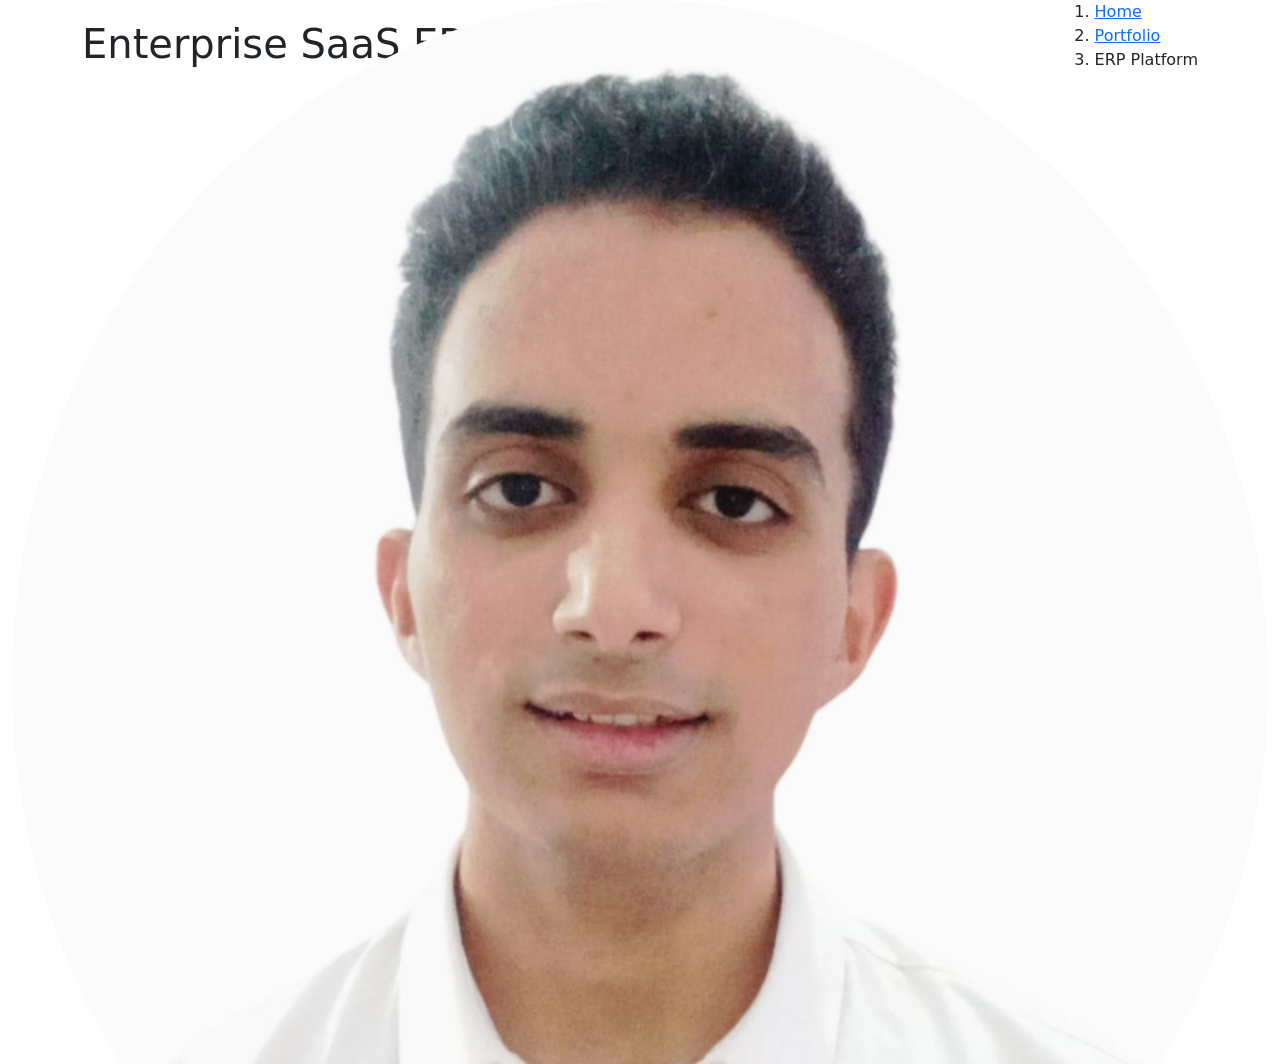
==== erp-platform-details.html @ 1c36fa63 "feat(portfolio): add ERPPlatform and SmartRestaurantPOS projects with case studies and personal bran" ====
<!DOCTYPE html>
<html lang="en">

<head>
  <meta charset="utf-8">
  <meta content="width=device-width, initial-scale=1.0" name="viewport">
  <title>Enterprise SaaS ERP Platform - Ahmed Hamdi Portfolio</title>
  <meta name="description" content="Enterprise SaaS ERP Platform built with ABP Framework, .NET 9, Angular 20, and OpenIddict by Ahmed Hamdi.">
  <meta name="keywords" content="ERP, ABP Framework, .NET 9, Angular 20, OpenIddict, SaaS, Full Stack Developer, Ahmed Hamdi">

  <!-- Favicons -->
  <link href="assets/img/profile/profile-square-1.webp" rel="icon" type="image/webp">
  <link href="assets/img/profile/profile-square-1.webp" rel="apple-touch-icon">

  <!-- Fonts -->
  <link href="https://fonts.googleapis.com" rel="preconnect">
  <link href="https://fonts.gstatic.com" rel="preconnect" crossorigin>
  <link href="https://fonts.googleapis.com/css2?family=Roboto:ital,wght@0,100;0,300;0,400;0,500;0,700;0,900;1,100;1,300;1,400;1,500;1,700;1,900&family=Open+Sans:ital,wght@0,300;0,400;0,500;0,600;0,700;0,800;1,300;1,400;1,500;1,600;1,700;1,800&family=Quicksand:wght@300;400;500;600;700&display=swap" rel="stylesheet">

  <!-- Vendor CSS Files -->
  <link href="assets/vendor/bootstrap/css/bootstrap.min.css" rel="stylesheet">
  <link href="assets/vendor/bootstrap-icons/bootstrap-icons.css" rel="stylesheet">
  <link href="assets/vendor/aos/aos.css" rel="stylesheet">
  <link href="assets/vendor/glightbox/css/glightbox.min.css" rel="stylesheet">
  <link href="assets/vendor/swiper/swiper-bundle.min.css" rel="stylesheet">

  <!-- Main CSS File -->
  <link href="assets/css/main.css" rel="stylesheet">
</head>

<body class="portfolio-details-page">

  <header id="header" class="header d-flex align-items-center fixed-top">
    <div class="container-fluid position-relative d-flex align-items-center justify-content-between">

      <a href="index.html" class="logo d-flex align-items-center"></a>

      <nav id="navmenu" class="navmenu">
        <div class="profile-img">
          <img src="assets/img/profile/profile-square-1.webp" alt="Ahmed Hamdi" class="img-fluid rounded-circle">
        </div>

        <a href="index.html" class="logo d-flex align-items-center justify-content-center">
          <h1 class="sitename">Ahmed Hamdi</h1>
        </a>

        <div class="social-links text-center">
          <a href="https://www.linkedin.com/in/ahmed-hamdi-saeed/" class="linkedin"><i class="bi bi-linkedin"></i></a>
        </div>

        <ul>
          <li><a href="index.html#hero">Home</a></li>
          <li><a href="index.html#about">About</a></li>
          <li><a href="index.html#resume">Resume</a></li>
          <li><a href="index.html#portfolio" class="active">Portfolio</a></li>
        </ul>
        <i class="mobile-nav-toggle d-xl-none bi bi-list"></i>
      </nav>

    </div>
  </header>

  <main class="main">

    <!-- Page Title -->
    <div class="page-title light-background">
      <div class="container d-lg-flex justify-content-between align-items-center">
        <h1 class="mb-2 mb-lg-0">Enterprise SaaS ERP Platform</h1>
        <nav class="breadcrumbs">
          <ol>
            <li><a href="index.html">Home</a></li>
            <li><a href="index.html#portfolio">Portfolio</a></li>
            <li class="current">ERP Platform</li>
          </ol>
        </nav>
      </div>
    </div><!-- End Page Title -->

    <!-- Portfolio Details Section -->
    <section id="portfolio-details" class="portfolio-details section">

      <div class="container" data-aos="fade-up" data-aos-delay="100">

        <div class="row gy-4">
          <div class="col-lg-6" data-aos="fade-right">
            <div class="portfolio-details-media">
              <div class="main-image">
                <div class="portfolio-details-slider swiper init-swiper" data-aos="zoom-in">
                  <script type="application/json" class="swiper-config">
                    {
                      "loop": true,
                      "speed": 1000,
                      "autoplay": {
                        "delay": 6000
                      },
                      "effect": "creative",
                      "creativeEffect": {
                        "prev": {
                          "shadow": true,
                          "translate": [0, 0, -400]
                        },
                        "next": {
                          "translate": ["100%", 0, 0]
                        }
                      },
                      "slidesPerView": 1,
                      "navigation": {
                        "nextEl": ".swiper-button-next",
                        "prevEl": ".swiper-button-prev"
                      }
                    }
                  </script>
                  <div class="swiper-wrapper">
                    <div class="swiper-slide">
                      <img src="assets/img/portfolio/erp-dashboard.png" alt="Executive Management &amp; HR Dashboard" class="img-fluid">
                    </div>
                    <div class="swiper-slide">
                      <img src="assets/img/portfolio/erp-crm.png" alt="CRM &amp; Sales Pipeline Management" class="img-fluid">
                    </div>
                    <div class="swiper-slide">
                      <img src="assets/img/portfolio/erp-finance.png" alt="General Ledger &amp; Financial Accounting" class="img-fluid">
                    </div>
                  </div>
                  <div class="swiper-button-prev"></div>
                  <div class="swiper-button-next"></div>
                </div>
              </div>

              <div class="tech-stack-badges mt-4" data-aos="fade-up" data-aos-delay="300">
                <span>ABP Framework</span>
                <span>.NET 9</span>
                <span>ASP.NET Core</span>
                <span>Angular 20</span>
                <span>OpenIddict</span>
                <span>SQL Server 2022</span>
                <span>Entity Framework Core</span>
                <span>Dapper</span>
                <span>Docker</span>
                <span>Vercel</span>
              </div>
            </div>
          </div>

          <div class="col-lg-6" data-aos="fade-left">
            <div class="portfolio-details-content">
              <div class="project-meta">
                <div class="badge-wrapper">
                  <span class="project-badge">Full-Stack SaaS Platform</span>
                </div>
                <div class="date-client">
                  <div class="meta-item">
                    <i class="bi bi-person-check"></i>
                    <span>Ahmed Hamdi</span>
                  </div>
                  <div class="meta-item">
                    <i class="bi bi-shield-lock"></i>
                    <span>OAuth2 / OpenIddict</span>
                  </div>
                </div>
              </div>

              <h2 class="project-title">Enterprise SaaS ERP Platform</h2>

              <div class="project-website mb-3">
                <i class="bi bi-link-45deg"></i>
                <a href="https://erpplatform-gamma.vercel.app" target="_blank" rel="noopener noreferrer">Live Demo: erpplatform-gamma.vercel.app</a>
              </div>

              <div class="project-overview">
                <p class="lead">
                  A modern, multi-tenant enterprise resource planning (ERP) system architected with ABP Framework and .NET 9 backend paired with a cutting-edge Angular 20 frontend SPA.
                </p>

                <div class="accordion project-accordion" id="portfolio-details-projectAccordion">
                  <div class="accordion-item" data-aos="fade-up">
                    <h2 class="accordion-header">
                      <button class="accordion-button" type="button" data-bs-toggle="collapse" data-bs-target="#portfolio-details-collapse-1" aria-expanded="true">
                        <i class="bi bi-layers me-2"></i> Architecture &amp; Multi-Tenancy
                      </button>
                    </h2>
                    <div id="portfolio-details-collapse-1" class="accordion-collapse collapse show" data-bs-parent="#portfolio-details-projectAccordion">
                      <div class="accordion-body">
                        <p>Engineered following Domain-Driven Design (DDD) principles with distinct domain, application, and infrastructure layers across core business modules (HR, Inventory, CRM, and AI). Supports multi-tenant isolation, automatic tenant resolver filters, and centralized database migration seeding.</p>
                      </div>
                    </div>
                  </div>

                  <div class="accordion-item" data-aos="fade-up" data-aos-delay="100">
                    <h2 class="accordion-header">
                      <button class="accordion-button collapsed" type="button" data-bs-toggle="collapse" data-bs-target="#portfolio-details-collapse-2" aria-expanded="false">
                        <i class="bi bi-shield-check me-2"></i> Authentication &amp; Security
                      </button>
                    </h2>
                    <div id="portfolio-details-collapse-2" class="accordion-collapse collapse" data-bs-parent="#portfolio-details-projectAccordion">
                      <div class="accordion-body">
                        <p>Powered by OpenIddict with support for JWT bearer tokens and standard OAuth2 / OpenID Connect protocols. Features granular permission trees, role-based authorization (RBAC), and flexible multi-format logins (Email, Username, or Mobile Phone number).</p>
                      </div>
                    </div>
                  </div>

                  <div class="accordion-item" data-aos="fade-up" data-aos-delay="200">
                    <h2 class="accordion-header">
                      <button class="accordion-button collapsed" type="button" data-bs-toggle="collapse" data-bs-target="#portfolio-details-collapse-3" aria-expanded="false">
                        <i class="bi bi-boxes me-2"></i> DevOps &amp; Production Deployment
                      </button>
                    </h2>
                    <div id="portfolio-details-collapse-3" class="accordion-collapse collapse" data-bs-parent="#portfolio-details-projectAccordion">
                      <div class="accordion-body">
                        <p>Complete containerized orchestration via Docker and Docker Compose (SQL Server 2022, ASP.NET Core API Host, and Angular SPA with Nginx reverse proxy). Automated CI/CD pipeline deployments with the frontend hosted on Vercel and backend on high-performance ASP.NET hosting with live Swagger UI.</p>
                      </div>
                    </div>
                  </div>
                </div>
              </div>

              <div class="project-features" data-aos="fade-up" data-aos-delay="300">
                <h3><i class="bi bi-stars"></i> Key Highlights</h3>
                <div class="row g-3">
                  <div class="col-md-6">
                    <ul class="feature-list">
                      <li><i class="bi bi-check2-circle"></i> Angular 20 Enterprise SPA</li>
                      <li><i class="bi bi-check2-circle"></i> ABP Framework &amp; .NET 9</li>
                      <li><i class="bi bi-check2-circle"></i> OpenIddict Token Server</li>
                    </ul>
                  </div>
                  <div class="col-md-6">
                    <ul class="feature-list">
                      <li><i class="bi bi-check2-circle"></i> Multi-Tenant Architecture</li>
                      <li><i class="bi bi-check2-circle"></i> Live Swagger API Docs</li>
                      <li><i class="bi bi-check2-circle"></i> Docker Containerization</li>
                    </ul>
                  </div>
                </div>
              </div>

              <div class="cta-buttons" data-aos="fade-up" data-aos-delay="400">
                <a href="https://erpplatform-gamma.vercel.app" target="_blank" rel="noopener noreferrer" class="btn-view-project">
                  <i class="bi bi-box-arrow-up-right me-1"></i> View Live Demo
                </a>
                <a href="https://github.com/AhmedHamdiSaeed/ERPPlatform" target="_blank" rel="noopener noreferrer" class="btn-view-project" style="background: #24292e;">
                  <i class="bi bi-github me-1"></i> GitHub Repo
                </a>
                <a href="smart-restaurant-pos-details.html" class="btn-next-project">
                  Next Project <i class="bi bi-arrow-right"></i>
                </a>
              </div>
            </div>
          </div>
        </div>

      </div>

    </section><!-- /Portfolio Details Section -->

  </main>

  <footer id="footer" class="footer dark-background">
    <div class="container">
      <div class="copyright text-center">
        <p>© <span>Copyright</span> <strong class="px-1 sitename">Ahmed Hamdi</strong> <span>All Rights Reserved</span></p>
      </div>
      <div class="social-links d-flex justify-content-center">
        <a href="https://www.linkedin.com/in/ahmed-hamdi-saeed/" target="_blank" rel="noopener noreferrer"><i class="bi bi-linkedin"></i></a>
        <a href="https://github.com/AhmedHamdiSaeed" target="_blank" rel="noopener noreferrer"><i class="bi bi-github"></i></a>
      </div>
    </div>
  </footer>

  <!-- Scroll Top -->
  <a href="#" id="scroll-top" class="scroll-top d-flex align-items-center justify-content-center"><i class="bi bi-arrow-up-short"></i></a>

  <!-- Vendor JS Files -->
  <script src="assets/vendor/bootstrap/js/bootstrap.bundle.min.js"></script>
  <script src="assets/vendor/php-email-form/validate.js"></script>
  <script src="assets/vendor/aos/aos.js"></script>
  <script src="assets/vendor/purecounter/purecounter_vanilla.js"></script>
  <script src="assets/vendor/typed.js/typed.umd.js"></script>
  <script src="assets/vendor/waypoints/noframework.waypoints.js"></script>
  <script src="assets/vendor/glightbox/js/glightbox.min.js"></script>
  <script src="assets/vendor/imagesloaded/imagesloaded.pkgd.min.js"></script>
  <script src="assets/vendor/isotope-layout/isotope.pkgd.min.js"></script>
  <script src="assets/vendor/swiper/swiper-bundle.min.js"></script>

  <!-- Main JS File -->
  <script src="assets/js/main.js"></script>

</body>

</html>
---- assets/css/main.css ----
/**
* Template Name: Style
* Template URL: https://bootstrapmade.com/style-bootstrap-portfolio-template/
* Updated: Jul 02 2025 with Bootstrap v5.3.7
* Author: BootstrapMade.com
* License: https://bootstrapmade.com/license/
*/

@charset "UTF-8";

/*--------------------------------------------------------------
# Font & Color Variables
# Help: https://bootstrapmade.com/color-system/
--------------------------------------------------------------*/
/* Fonts */
:root {
  --default-font: "Roboto",  system-ui, -apple-system, "Segoe UI", Roboto, "Helvetica Neue", Arial, "Noto Sans", "Liberation Sans", sans-serif, "Apple Color Emoji", "Segoe UI Emoji", "Segoe UI Symbol", "Noto Color Emoji";
  --heading-font: "Quicksand",  sans-serif;
  --nav-font: "Open Sans",  sans-serif;
}

/* Global Colors - The following color variables are used throughout the website. Updating them here will change the color scheme of the entire website */
:root { 
  --background-color: #ffffff; /* Background color for the entire website, including individual sections */
  --default-color: #314862; /* Default color used for the majority of the text content across the entire website */
  --heading-color: #13447f; /* Color for headings, subheadings and title throughout the website */
  --accent-color: #065cc2; /* Accent color that represents your brand on the website. It's used for buttons, links, and other elements that need to stand out */
  --surface-color: #ffffff; /* The surface color is used as a background of boxed elements within sections, such as cards, icon boxes, or other elements that require a visual separation from the global background. */
  --contrast-color: #ffffff; /* Contrast color for text, ensuring readability against backgrounds of accent, heading, or default colors. */
}

/* Nav Menu Colors - The following color variables are used specifically for the navigation menu. They are separate from the global colors to allow for more customization options */
:root {
  --nav-color: #314862;  /* The default color of the main navmenu links */
  --nav-hover-color: #065cc2; /* Applied to main navmenu links when they are hovered over or active */
  --nav-mobile-background-color: #11427d; /* Used as the background color for mobile navigation menu */
  --nav-dropdown-background-color: #065cc2; /* Used as the background color for dropdown items that appear when hovering over primary navigation items */
  --nav-dropdown-color: #acc4e0; /* Used for navigation links of the dropdown items in the navigation menu. */
  --nav-dropdown-hover-color: #ffffff; /* Similar to --nav-hover-color, this color is applied to dropdown navigation links when they are hovered over. */
}

/* Color Presets - These classes override global colors when applied to any section or element, providing reuse of the sam color scheme. */

.light-background {
  --background-color: #f7faff;
  --surface-color: #ffffff;
}

.dark-background {
  --background-color: #065cc2;
  --default-color: #ffffff;
  --heading-color: #ffffff;
  --accent-color: #afcdf1;
  --surface-color: #2973cc;
  --contrast-color: #ffffff;
}

/* Smooth scroll */
:root {
  scroll-behavior: smooth;
}

/*--------------------------------------------------------------
# General Styling & Shared Classes
--------------------------------------------------------------*/
body {
  color: var(--default-color);
  background-color: var(--background-color);
  font-family: var(--default-font);
}

a {
  color: var(--accent-color);
  text-decoration: none;
  transition: 0.3s;
}

a:hover {
  color: color-mix(in srgb, var(--accent-color), transparent 25%);
  text-decoration: none;
}

h1,
h2,
h3,
h4,
h5,
h6 {
  color: var(--heading-color);
  font-family: var(--heading-font);
}

/* PHP Email Form Messages
------------------------------*/
.php-email-form .error-message {
  display: none;
  background: #df1529;
  color: #ffffff;
  text-align: left;
  padding: 15px;
  margin-bottom: 24px;
  font-weight: 600;
}

.php-email-form .sent-message {
  display: none;
  color: #ffffff;
  background: #059652;
  text-align: center;
  padding: 15px;
  margin-bottom: 24px;
  font-weight: 600;
}

.php-email-form .loading {
  display: none;
  background: var(--surface-color);
  text-align: center;
  padding: 15px;
  margin-bottom: 24px;
}

.php-email-form .loading:before {
  content: "";
  display: inline-block;
  border-radius: 50%;
  width: 24px;
  height: 24px;
  margin: 0 10px -6px 0;
  border: 3px solid var(--accent-color);
  border-top-color: var(--surface-color);
  animation: php-email-form-loading 1s linear infinite;
}

@keyframes php-email-form-loading {
  0% {
    transform: rotate(0deg);
  }

  100% {
    transform: rotate(360deg);
  }
}

/*--------------------------------------------------------------
# Global Header
--------------------------------------------------------------*/
.header {
  --background-color: rgba(255, 255, 255, 0);
  color: var(--default-color);
  background-color: var(--background-color);
  padding: 15px 0;
  transition: all 0.5s;
  z-index: 997;
}

.header .logo {
  line-height: 1;
}

.header .logo img {
  max-height: 32px;
  margin-right: 8px;
}

.header .logo h1 {
  font-size: 30px;
  margin: 0;
  font-weight: 700;
  color: var(--heading-color);
}

/*--------------------------------------------------------------
# Navigation Menu
--------------------------------------------------------------*/
/* Navmenu */
.mobile-nav-toggle {
  color: var(--nav-color);
  position: fixed;
  top: 20px;
  right: 20px;
  font-size: 32px;
  line-height: 0;
  cursor: pointer;
  display: block !important;
  z-index: 998;
  transition: 0.3s;
}

.mobile-nav-toggle:hover {
  color: var(--nav-hover-color);
}

.navmenu {
  position: fixed;
  top: 0;
  bottom: 0;
  right: -300px;
  z-index: 997;
  transition: 0.3s;
  width: 300px;
  overflow: hidden;
}

.navmenu .profile-img img {
  margin: 15px auto;
  display: block;
  width: 160px;
  border: 8px solid color-mix(in srgb, var(--contrast-color), transparent 85%);
}

.navmenu .logo {
  line-height: 1;
  margin-bottom: 15px;
}

.navmenu .logo img {
  max-height: 32px;
  margin-right: 8px;
}

.navmenu .logo h1 {
  font-size: 24px;
  margin: 0;
  font-weight: 700;
  color: var(--contrast-color);
}

.navmenu .social-links {
  margin: 0 0 20px 0;
}

.navmenu .social-links a {
  font-size: 16px;
  display: inline-flex;
  align-items: center;
  justify-content: center;
  padding: 0;
  background: color-mix(in srgb, var(--contrast-color), transparent 90%);
  color: var(--contrast-color);
  margin: 0 2px;
  border-radius: 50%;
  width: 40px;
  height: 40px;
  transition: 0.3s;
}

.navmenu .social-links a i {
  margin: 0;
}

.navmenu .social-links a:hover {
  color: var(--contrast-color);
  background: var(--accent-color);
}

.navmenu ul {
  display: block;
  list-style: none;
  padding: 10px 0;
  margin: 0;
  overflow-y: auto;
  transition: 0.3s;
  z-index: 998;
}

.navmenu a,
.navmenu a:focus {
  color: var(--nav-dropdown-color);
  padding: 10px 20px;
  font-family: var(--nav-font);
  font-size: 17px;
  font-weight: 500;
  display: flex;
  align-items: center;
  justify-content: space-between;
  white-space: nowrap;
  transition: 0.3s;
}

.navmenu a i,
.navmenu a:focus i {
  font-size: 12px;
  line-height: 0;
  margin-left: 5px;
  width: 30px;
  height: 30px;
  display: flex;
  align-items: center;
  justify-content: center;
  border-radius: 50%;
  transition: 0.3s;
  background-color: color-mix(in srgb, var(--accent-color), transparent 90%);
}

.navmenu a i:hover,
.navmenu a:focus i:hover {
  background-color: var(--accent-color);
  color: var(--contrast-color);
}

.navmenu a:hover,
.navmenu .active,
.navmenu .active:focus {
  color: var(--nav-dropdown-hover-color);
}

.navmenu .active i,
.navmenu .active:focus i {
  background-color: var(--accent-color);
  color: var(--contrast-color);
  transform: rotate(180deg);
}

.navmenu .dropdown ul {
  position: static;
  display: none;
  z-index: 99;
  padding: 10px 0;
  margin: 10px 20px;
  box-shadow: none;
  transition: all 0.5s ease-in-out;
}

.navmenu .dropdown>.dropdown-active {
  display: block;
  background-color: var(--nav-dropdown-background-color);
  border: 1px solid color-mix(in srgb, var(--nav-dropdown-color), transparent 90%);
}

.mobile-nav-active {
  overflow: hidden;
}

.mobile-nav-active .mobile-nav-toggle {
  right: 310px;
  font-size: 36px;
}

.mobile-nav-active .navmenu {
  position: fixed;
  overflow: hidden;
  top: 0;
  bottom: 0;
  right: 0;
  background-color: var(--nav-mobile-background-color);
  transition: 0.3s;
}

/*--------------------------------------------------------------
# Global Footer
--------------------------------------------------------------*/
.footer {
  color: var(--default-color);
  background-color: var(--background-color);
  font-size: 14px;
  padding: 40px 0;
  position: relative;
}

.footer .copyright p {
  margin-bottom: 0;
}

.footer .social-links {
  margin-top: 20px;
}

.footer .social-links a {
  display: flex;
  align-items: center;
  justify-content: center;
  width: 40px;
  height: 40px;
  border-radius: 50%;
  border: 1px solid color-mix(in srgb, var(--default-color), transparent 50%);
  font-size: 16px;
  color: color-mix(in srgb, var(--default-color), transparent 50%);
  margin: 0 5px;
  transition: 0.3s;
}

.footer .social-links a:hover {
  color: var(--accent-color);
  border-color: var(--accent-color);
}

.footer .credits {
  margin-top: 10px;
  font-size: 13px;
  text-align: center;
}

/*--------------------------------------------------------------
# Scroll Top Button
--------------------------------------------------------------*/
.scroll-top {
  position: fixed;
  visibility: hidden;
  opacity: 0;
  right: 15px;
  bottom: -15px;
  z-index: 99999;
  background-color: var(--accent-color);
  width: 44px;
  height: 44px;
  border-radius: 50px;
  transition: all 0.4s;
}

.scroll-top i {
  font-size: 24px;
  color: var(--contrast-color);
  line-height: 0;
}

.scroll-top:hover {
  background-color: color-mix(in srgb, var(--accent-color), transparent 20%);
  color: var(--contrast-color);
}

.scroll-top.active {
  visibility: visible;
  opacity: 1;
  bottom: 15px;
}

/*--------------------------------------------------------------
# Disable aos animation delay on mobile devices
--------------------------------------------------------------*/
@media screen and (max-width: 768px) {
  [data-aos-delay] {
    transition-delay: 0 !important;
  }
}

/*--------------------------------------------------------------
# Global Page Titles & Breadcrumbs
--------------------------------------------------------------*/
.page-title {
  color: var(--default-color);
  background-color: var(--background-color);
  padding: 25px 0;
  position: relative;
}

.page-title h1 {
  font-size: 24px;
  font-weight: 700;
}

.page-title .breadcrumbs ol {
  display: flex;
  flex-wrap: wrap;
  list-style: none;
  padding: 0;
  margin: 0;
  font-size: 14px;
  font-weight: 400;
}

.page-title .breadcrumbs ol li+li {
  padding-left: 10px;
}

.page-title .breadcrumbs ol li+li::before {
  content: "/";
  display: inline-block;
  padding-right: 10px;
  color: color-mix(in srgb, var(--default-color), transparent 70%);
}

/*--------------------------------------------------------------
# Global Sections
--------------------------------------------------------------*/
section,
.section {
  color: var(--default-color);
  background-color: var(--background-color);
  padding: 60px 0;
  overflow: clip;
}

/*--------------------------------------------------------------
# Global Section Titles
--------------------------------------------------------------*/
.section-title {
  padding-bottom: 60px;
  position: relative;
}

.section-title h2 {
  font-size: 36px;
  font-weight: 700;
  padding: 0;
  line-height: 1px;
  margin: 0;
  letter-spacing: 0.5px;
  position: relative;
}

.section-title h2::after {
  content: "";
  width: 120px;
  height: 1px;
  display: inline-block;
  background: var(--accent-color);
  margin: 10px 10px;
}

.section-title p {
  color: color-mix(in srgb, var(--default-color), transparent 50%);
  margin: 5px 0 0 0;
  font-size: 16px;
  font-weight: 500;
  font-family: var(--heading-font);
}

/*--------------------------------------------------------------
# Hero Section
--------------------------------------------------------------*/
.hero {
  padding: 120px 0;
  position: relative;
  overflow: hidden;
  min-height: 100vh;
  display: flex;
  align-items: center;
}

.hero::before {
  content: "";
  position: absolute;
  top: 0;
  left: 0;
  right: 0;
  bottom: 0;
  background: url("../img/bg/abstract-bg-1.webp") no-repeat center center;
  background-size: cover;
  opacity: 0.08;
  z-index: 1;
}

.hero .container {
  position: relative;
  z-index: 2;
}

@media (max-width: 991px) {
  .hero .hero-content {
    padding: 60px 30px;
    text-align: center;
  }
}

@media (max-width: 576px) {
  .hero .hero-content {
    padding: 40px 20px;
  }
}

.hero .content-wrapper {
  max-width: 600px;
}

.hero .hero-title {
  font-size: 3.5rem;
  font-weight: 700;
  margin-bottom: 1.5rem;
  line-height: 1.2;
}

@media (max-width: 768px) {
  .hero .hero-title {
    font-size: 2.8rem;
  }
}

@media (max-width: 576px) {
  .hero .hero-title {
    font-size: 2.2rem;
  }
}

.hero .hero-title .typed {
  color: var(--accent-color);
  position: relative;
}

.hero .lead {
  font-size: 1.2rem;
  color: color-mix(in srgb, var(--default-color), transparent 20%);
  margin-bottom: 3rem;
  line-height: 1.6;
}

@media (max-width: 768px) {
  .hero .lead {
    font-size: 1.1rem;
    margin-bottom: 2rem;
  }
}

.hero .hero-stats {
  display: flex;
  gap: 2rem;
  margin-bottom: 3rem;
}

@media (max-width: 768px) {
  .hero .hero-stats {
    justify-content: center;
    gap: 1.5rem;
    margin-bottom: 2rem;
  }
}

@media (max-width: 576px) {
  .hero .hero-stats {
    flex-direction: column;
    gap: 1rem;
  }
}

.hero .hero-stats .stat-item {
  display: flex;
  flex-direction: column;
  align-items: center;
}

.hero .hero-stats .stat-item .purecounter {
  font-size: 2rem;
  font-weight: 700;
  color: var(--accent-color);
  line-height: 1;
}

.hero .hero-stats .stat-item .stat-label {
  font-size: 0.9rem;
  color: color-mix(in srgb, var(--default-color), transparent 40%);
  margin-top: 0.25rem;
}

.hero .hero-actions {
  display: flex;
  gap: 1rem;
  margin-bottom: 3rem;
}

@media (max-width: 768px) {
  .hero .hero-actions {
    justify-content: center;
    margin-bottom: 2rem;
  }
}

@media (max-width: 576px) {
  .hero .hero-actions {
    flex-direction: column;
    align-items: center;
  }
}

.hero .hero-actions .btn {
  padding: 12px 30px;
  font-weight: 600;
  border-radius: 50px;
  text-decoration: none;
  transition: all 0.3s ease;
}

.hero .hero-actions .btn.btn-primary {
  background-color: var(--accent-color);
  color: var(--contrast-color);
  border: 2px solid var(--accent-color);
}

.hero .hero-actions .btn.btn-primary:hover {
  background-color: transparent;
  color: var(--accent-color);
}

.hero .hero-actions .btn.btn-outline {
  background-color: transparent;
  color: var(--default-color);
  border: 2px solid color-mix(in srgb, var(--default-color), transparent 70%);
}

.hero .hero-actions .btn.btn-outline:hover {
  background-color: var(--accent-color);
  color: var(--contrast-color);
  border-color: var(--accent-color);
}

.hero .social-links {
  display: flex;
  gap: 1rem;
}

@media (max-width: 768px) {
  .hero .social-links {
    justify-content: center;
  }
}

.hero .social-links a {
  width: 45px;
  height: 45px;
  display: flex;
  align-items: center;
  justify-content: center;
  border-radius: 50%;
  background-color: var(--surface-color);
  color: var(--default-color);
  text-decoration: none;
  transition: all 0.3s ease;
  box-shadow: 0 2px 10px color-mix(in srgb, var(--default-color), transparent 90%);
}

.hero .social-links a:hover {
  background-color: var(--accent-color);
  color: var(--contrast-color);
  transform: translateY(-3px);
}

.hero .social-links a i {
  font-size: 1.2rem;
}

.hero .hero-image {
  position: relative;
  display: flex;
  align-items: center;
  justify-content: center;
  padding: 60px 30px;
}

@media (max-width: 991px) {
  .hero .hero-image {
    min-height: auto;
    padding: 40px 30px;
  }
}

.hero .image-container {
  position: relative;
  max-width: 500px;
  width: 100%;
}

.hero .hero-main-image {
  border-radius: 20px;
  box-shadow: 0 20px 60px color-mix(in srgb, var(--default-color), transparent 85%);
  position: relative;
  z-index: 2;
}

.hero .image-overlay {
  position: absolute;
  top: 20px;
  left: 20px;
  right: -20px;
  bottom: -20px;
  background: linear-gradient(45deg, var(--accent-color), color-mix(in srgb, var(--accent-color), transparent 30%));
  border-radius: 20px;
  z-index: 1;
}

.hero .floating-elements {
  position: absolute;
  top: 0;
  left: 0;
  right: 0;
  bottom: 0;
  z-index: 3;
}

.hero .floating-card {
  position: absolute;
  background-color: var(--surface-color);
  padding: 15px 20px;
  border-radius: 15px;
  box-shadow: 0 10px 30px color-mix(in srgb, var(--default-color), transparent 90%);
  display: flex;
  align-items: center;
  gap: 10px;
  white-space: nowrap;
  animation: float 6s ease-in-out infinite;
}

@media (max-width: 768px) {
  .hero .floating-card {
    padding: 10px 15px;
    font-size: 0.9rem;
  }
}

.hero .floating-card i {
  font-size: 1.5rem;
  color: var(--accent-color);
}

@media (max-width: 768px) {
  .hero .floating-card i {
    font-size: 1.2rem;
  }
}

.hero .floating-card span {
  font-weight: 600;
  color: var(--default-color);
}

.hero .floating-card.card-1 {
  top: 10%;
  left: -10%;
  animation-delay: 0s;
}

@media (max-width: 768px) {
  .hero .floating-card.card-1 {
    top: 5%;
    left: -5%;
  }
}

.hero .floating-card.card-2 {
  top: 60%;
  right: -15%;
  animation-delay: 2s;
}

@media (max-width: 768px) {
  .hero .floating-card.card-2 {
    top: 70%;
    right: -10%;
  }
}

.hero .floating-card.card-3 {
  bottom: 15%;
  left: -5%;
  animation-delay: 4s;
}

@media (max-width: 768px) {
  .hero .floating-card.card-3 {
    bottom: 10%;
    left: 0%;
  }
}

@keyframes float {

  0%,
  100% {
    transform: translateY(0px);
  }

  50% {
    transform: translateY(-20px);
  }
}

/*--------------------------------------------------------------
# About Section
--------------------------------------------------------------*/
.about .profile-image-wrapper {
  position: relative;
}

.about .profile-image-wrapper .profile-image {
  position: relative;
  width: 280px;
  height: 280px;
  margin: 0 auto 40px;
  border-radius: 50%;
  overflow: hidden;
  border: 5px solid var(--accent-color);
  box-shadow: 0 10px 30px color-mix(in srgb, var(--accent-color), transparent 80%);
}

.about .profile-image-wrapper .profile-image img {
  width: 100%;
  height: 100%;
  object-fit: cover;
}

@media (max-width: 768px) {
  .about .profile-image-wrapper .profile-image {
    width: 200px;
    height: 200px;
  }
}

.about .profile-image-wrapper .signature-section {
  text-align: center;
}

.about .profile-image-wrapper .signature-section .signature {
  max-width: 200px;
  height: auto;
  margin-bottom: 15px;
  opacity: 0.8;
}

.about .profile-image-wrapper .signature-section .quote {
  font-style: italic;
  color: color-mix(in srgb, var(--default-color), transparent 30%);
  font-size: 14px;
  margin: 0;
  max-width: 250px;
  margin: 0 auto;
}

.about .about-content .intro {
  margin-bottom: 40px;
}

.about .about-content .intro h2 {
  font-size: 2.5rem;
  margin-bottom: 20px;
  font-weight: 700;
}

@media (max-width: 768px) {
  .about .about-content .intro h2 {
    font-size: 2rem;
    text-align: center;
  }
}

.about .about-content .intro p {
  font-size: 16px;
  line-height: 1.7;
  color: color-mix(in srgb, var(--default-color), transparent 20%);
}

@media (max-width: 768px) {
  .about .about-content .intro p {
    text-align: center;
  }
}

.about .about-content .skills-grid {
  display: grid;
  grid-template-columns: repeat(auto-fit, minmax(200px, 1fr));
  gap: 20px;
  margin-bottom: 40px;
}

.about .about-content .skills-grid .skill-item {
  text-align: center;
  padding: 20px;
  border-radius: 10px;
  background: color-mix(in srgb, var(--accent-color), transparent 94%);
  border: 1px solid color-mix(in srgb, var(--accent-color), transparent 85%);
  transition: all 0.3s ease;
}

.about .about-content .skills-grid .skill-item:hover {
  transform: translateY(-5px);
  box-shadow: 0 10px 25px color-mix(in srgb, var(--accent-color), transparent 85%);
}

.about .about-content .skills-grid .skill-item .skill-icon {
  width: 60px;
  height: 60px;
  margin: 0 auto 15px;
  display: flex;
  align-items: center;
  justify-content: center;
  background: var(--accent-color);
  border-radius: 50%;
  color: var(--contrast-color);
  font-size: 24px;
}

.about .about-content .skills-grid .skill-item h4 {
  font-size: 18px;
  margin-bottom: 10px;
  color: var(--heading-color);
}

.about .about-content .skills-grid .skill-item p {
  font-size: 14px;
  color: color-mix(in srgb, var(--default-color), transparent 30%);
  margin: 0;
}

.about .about-content .journey-timeline {
  margin-bottom: 40px;
}

.about .about-content .journey-timeline .timeline-item {
  display: flex;
  align-items: center;
  margin-bottom: 20px;
  padding: 15px;
  border-left: 3px solid var(--accent-color);
  background: color-mix(in srgb, var(--surface-color), transparent 30%);
  border-radius: 0 8px 8px 0;
  transition: all 0.3s ease;
}

.about .about-content .journey-timeline .timeline-item:hover {
  background: color-mix(in srgb, var(--accent-color), transparent 95%);
  border-left-color: color-mix(in srgb, var(--accent-color), transparent 10%);
}

.about .about-content .journey-timeline .timeline-item:last-child {
  margin-bottom: 0;
}

.about .about-content .journey-timeline .timeline-item .year {
  font-weight: 700;
  color: var(--accent-color);
  font-size: 18px;
  min-width: 80px;
  margin-right: 20px;
}

.about .about-content .journey-timeline .timeline-item .description {
  color: color-mix(in srgb, var(--default-color), transparent 20%);
  font-size: 15px;
  line-height: 1.5;
}

@media (max-width: 576px) {
  .about .about-content .journey-timeline .timeline-item {
    flex-direction: column;
    align-items: flex-start;
  }

  .about .about-content .journey-timeline .timeline-item .year {
    margin-right: 0;
    margin-bottom: 8px;
  }
}

.about .about-content .cta-section .fun-fact {
  display: flex;
  align-items: center;
  justify-content: center;
  margin-bottom: 30px;
  padding: 15px 25px;
  background: color-mix(in srgb, var(--accent-color), transparent 94%);
  border-radius: 50px;
  border: 1px solid color-mix(in srgb, var(--accent-color), transparent 85%);
}

.about .about-content .cta-section .fun-fact .emoji {
  font-size: 20px;
  margin-right: 10px;
}

.about .about-content .cta-section .fun-fact .text {
  color: color-mix(in srgb, var(--default-color), transparent 20%);
  font-size: 14px;
  font-weight: 500;
}

@media (max-width: 768px) {
  .about .about-content .cta-section .fun-fact {
    justify-content: center;
    text-align: center;
  }
}

.about .about-content .cta-section .action-buttons {
  display: flex;
  gap: 15px;
  justify-content: center;
}

@media (max-width: 576px) {
  .about .about-content .cta-section .action-buttons {
    flex-direction: column;
    align-items: center;
  }
}

.about .about-content .cta-section .action-buttons .btn {
  padding: 12px 30px;
  font-weight: 600;
  border-radius: 50px;
  text-decoration: none;
  transition: all 0.3s ease;
  font-size: 15px;
}

.about .about-content .cta-section .action-buttons .btn.btn-primary {
  background: var(--accent-color);
  color: var(--contrast-color);
  border: 2px solid var(--accent-color);
}

.about .about-content .cta-section .action-buttons .btn.btn-primary:hover {
  background: color-mix(in srgb, var(--accent-color), black 10%);
  border-color: color-mix(in srgb, var(--accent-color), black 10%);
  transform: translateY(-2px);
}

.about .about-content .cta-section .action-buttons .btn.btn-outline {
  background: transparent;
  color: var(--accent-color);
  border: 2px solid var(--accent-color);
}

.about .about-content .cta-section .action-buttons .btn.btn-outline:hover {
  background: var(--accent-color);
  color: var(--contrast-color);
  transform: translateY(-2px);
}

@media (max-width: 992px) {
  .about .profile-image-wrapper {
    margin-bottom: 40px;
  }
}

/*--------------------------------------------------------------
# Skills Section
--------------------------------------------------------------*/
.skills .skills-grid .skill-card {
  background: linear-gradient(135deg, var(--surface-color) 0%, color-mix(in srgb, var(--surface-color), var(--accent-color) 5%) 100%);
  border-radius: 15px;
  padding: 30px;
  height: 100%;
  position: relative;
  overflow: hidden;
  border: 1px solid color-mix(in srgb, var(--accent-color), transparent 85%);
  transition: all 0.3s ease;
}

.skills .skills-grid .skill-card:before {
  content: "";
  position: absolute;
  top: 0;
  left: 0;
  width: 100%;
  height: 3px;
  background: linear-gradient(90deg, var(--accent-color), color-mix(in srgb, var(--accent-color), var(--heading-color) 30%));
}

.skills .skills-grid .skill-card:hover {
  transform: translateY(-10px);
  box-shadow: 0 20px 40px color-mix(in srgb, var(--accent-color), transparent 80%);
  border-color: color-mix(in srgb, var(--accent-color), transparent 60%);
}

.skills .skills-grid .skill-card .skill-header {
  display: flex;
  align-items: center;
  margin-bottom: 25px;
  gap: 15px;
}

.skills .skills-grid .skill-card .skill-header i {
  font-size: 28px;
  color: var(--accent-color);
  width: 50px;
  height: 50px;
  display: flex;
  align-items: center;
  justify-content: center;
  background: color-mix(in srgb, var(--accent-color), transparent 90%);
  border-radius: 12px;
}

.skills .skills-grid .skill-card .skill-header h3 {
  font-size: 20px;
  margin: 0;
  color: var(--heading-color);
}

.skills .skills-grid .skill-card .skill-item {
  margin-bottom: 20px;
}

.skills .skills-grid .skill-card .skill-item:last-child {
  margin-bottom: 0;
}

.skills .skills-grid .skill-card .skill-item .skill-info {
  display: flex;
  justify-content: space-between;
  align-items: center;
  margin-bottom: 8px;
}

.skills .skills-grid .skill-card .skill-item .skill-info .skill-name {
  font-weight: 600;
  color: var(--heading-color);
  font-size: 15px;
}

.skills .skills-grid .skill-card .skill-item .skill-info .skill-percentage {
  font-size: 14px;
  font-weight: 700;
  color: var(--accent-color);
}

.skills .skills-grid .skill-card .skill-item .skill-bar {
  height: 6px;
  background: color-mix(in srgb, var(--default-color), transparent 92%);
  border-radius: 10px;
  overflow: hidden;
  position: relative;
}

.skills .skills-grid .skill-card .skill-item .skill-bar .progress-bar {
  height: 100%;
  background: linear-gradient(45deg, var(--accent-color), color-mix(in srgb, var(--accent-color), var(--heading-color) 20%));
  border-radius: 10px;
  width: 0;
  transition: width 1.8s cubic-bezier(0.4, 0, 0.2, 1);
  position: relative;
}

.skills .skills-grid .skill-card .skill-item .skill-bar .progress-bar:after {
  content: "";
  position: absolute;
  top: 0;
  left: 0;
  right: 0;
  bottom: 0;
  background: linear-gradient(90deg, transparent, rgba(255, 255, 255, 0.3), transparent);
  animation: shimmer 2s infinite;
}

.skills .skills-summary {
  background: var(--surface-color);
  padding: 40px 30px;
  border-radius: 15px;
  height: fit-content;
  position: sticky;
  top: 20px;
  box-shadow: 0 10px 30px color-mix(in srgb, var(--default-color), transparent 90%);
}

.skills .skills-summary h3 {
  color: var(--heading-color);
  margin-bottom: 20px;
  font-size: 24px;
}

.skills .skills-summary p {
  color: color-mix(in srgb, var(--default-color), transparent 20%);
  margin-bottom: 30px;
  line-height: 1.6;
}

.skills .skills-summary .summary-stats {
  margin-bottom: 30px;
}

.skills .skills-summary .summary-stats .stat-item {
  display: flex;
  align-items: center;
  margin-bottom: 20px;
  gap: 15px;
}

.skills .skills-summary .summary-stats .stat-item:last-child {
  margin-bottom: 0;
}

.skills .skills-summary .summary-stats .stat-item .stat-circle {
  width: 50px;
  height: 50px;
  border-radius: 50%;
  background: linear-gradient(135deg, var(--accent-color), color-mix(in srgb, var(--accent-color), var(--heading-color) 30%));
  display: flex;
  align-items: center;
  justify-content: center;
  flex-shrink: 0;
}

.skills .skills-summary .summary-stats .stat-item .stat-circle i {
  color: var(--contrast-color);
  font-size: 20px;
}

.skills .skills-summary .summary-stats .stat-item .stat-info .stat-number {
  display: block;
  font-size: 24px;
  font-weight: 700;
  color: var(--heading-color);
  line-height: 1;
}

.skills .skills-summary .summary-stats .stat-item .stat-info .stat-label {
  font-size: 14px;
  color: color-mix(in srgb, var(--default-color), transparent 30%);
}

.skills .skills-summary .skills-badges h4 {
  color: var(--heading-color);
  margin-bottom: 15px;
  font-size: 18px;
}

.skills .skills-summary .skills-badges .badge-list {
  display: flex;
  flex-wrap: wrap;
  gap: 10px;
}

.skills .skills-summary .skills-badges .badge-list .skill-badge {
  background: linear-gradient(45deg, var(--accent-color), color-mix(in srgb, var(--accent-color), var(--heading-color) 20%));
  color: var(--contrast-color);
  padding: 8px 16px;
  border-radius: 20px;
  font-size: 12px;
  font-weight: 600;
  text-transform: uppercase;
  letter-spacing: 0.5px;
}

@keyframes shimmer {
  0% {
    transform: translateX(-100%);
  }

  100% {
    transform: translateX(100%);
  }
}

@media (max-width: 991px) {
  .skills .skills-summary {
    margin-top: 30px;
    position: relative;
    top: auto;
  }
}

@media (max-width: 767px) {
  .skills .skills-grid .skill-card {
    padding: 25px 20px;
  }

  .skills .skills-grid .skill-card .skill-header {
    flex-direction: column;
    text-align: center;
    gap: 10px;
  }

  .skills .skills-grid .skill-card .skill-header h3 {
    font-size: 18px;
  }

  .skills .skills-summary {
    padding: 30px 20px;
  }

  .skills .skills-summary .summary-stats .stat-item .stat-circle {
    width: 45px;
    height: 45px;
  }

  .skills .skills-summary .summary-stats .stat-item .stat-circle i {
    font-size: 18px;
  }

  .skills .skills-summary .summary-stats .stat-item .stat-info .stat-number {
    font-size: 20px;
  }
}

/*--------------------------------------------------------------
# Resume Section
--------------------------------------------------------------*/
.resume .section-header {
  margin-bottom: 2.5rem;
}

.resume .section-header h2 {
  font-size: 1.8rem;
  font-weight: 700;
  margin-bottom: 1rem;
  display: flex;
  align-items: center;
  gap: 0.75rem;
}

.resume .section-header h2 i {
  color: var(--accent-color);
  font-size: 1.5rem;
}

.resume .section-header .section-subtitle {
  color: color-mix(in srgb, var(--default-color), transparent 30%);
  font-size: 1rem;
  line-height: 1.6;
}

.resume .experience-section {
  padding-right: 1.5rem;
}

.resume .experience-section .experience-cards .experience-card {
  background: var(--surface-color);
  border: 1px solid color-mix(in srgb, var(--default-color), transparent 90%);
  border-radius: 12px;
  padding: 1.8rem;
  margin-bottom: 1.5rem;
  transition: all 0.3s ease;
  position: relative;
  overflow: hidden;
}

.resume .experience-section .experience-cards .experience-card::before {
  content: "";
  position: absolute;
  top: 0;
  left: 0;
  width: 4px;
  height: 100%;
  background: linear-gradient(135deg, var(--accent-color), color-mix(in srgb, var(--accent-color), transparent 30%));
}

.resume .experience-section .experience-cards .experience-card:hover {
  box-shadow: 0 8px 30px color-mix(in srgb, var(--default-color), transparent 85%);
  transform: translateY(-5px);
}

.resume .experience-section .experience-cards .experience-card .card-header {
  display: flex;
  justify-content: space-between;
  align-items: flex-start;
  margin-bottom: 1rem;
}

.resume .experience-section .experience-cards .experience-card .card-header .role-info h3 {
  color: var(--heading-color);
  font-size: 1.25rem;
  font-weight: 600;
  margin-bottom: 0.25rem;
}

.resume .experience-section .experience-cards .experience-card .card-header .role-info h4 {
  color: var(--accent-color);
  font-size: 1rem;
  font-weight: 500;
  margin: 0;
}

.resume .experience-section .experience-cards .experience-card .card-header .duration {
  background: color-mix(in srgb, var(--accent-color), transparent 90%);
  color: var(--accent-color);
  padding: 0.4rem 0.8rem;
  border-radius: 20px;
  font-size: 0.85rem;
  font-weight: 500;
  white-space: nowrap;
}

.resume .experience-section .experience-cards .experience-card .card-body p {
  color: color-mix(in srgb, var(--default-color), transparent 25%);
  margin-bottom: 1rem;
  line-height: 1.6;
}

.resume .experience-section .experience-cards .experience-card .card-body .achievements {
  margin: 0;
  padding-left: 0;
  list-style: none;
}

.resume .experience-section .experience-cards .experience-card .card-body .achievements li {
  position: relative;
  padding-left: 1.5rem;
  margin-bottom: 0.5rem;
  color: color-mix(in srgb, var(--default-color), transparent 15%);
  font-size: 0.9rem;
}

.resume .experience-section .experience-cards .experience-card .card-body .achievements li::before {
  content: "✓";
  position: absolute;
  left: 0;
  top: 0;
  color: var(--accent-color);
  font-weight: bold;
}

.resume .experience-section .experience-cards .experience-card .card-body .achievements li:last-child {
  margin-bottom: 0;
}

.resume .education-section {
  padding-left: 1.5rem;
}

.resume .education-section .education-timeline {
  position: relative;
}

.resume .education-section .education-timeline .timeline-track {
  position: absolute;
  left: 1rem;
  top: 2rem;
  bottom: 2rem;
  width: 2px;
  background: linear-gradient(to bottom, var(--accent-color), color-mix(in srgb, var(--accent-color), transparent 70%));
}

.resume .education-section .education-timeline .education-item {
  position: relative;
  padding-left: 3rem;
  margin-bottom: 2.5rem;
}

.resume .education-section .education-timeline .education-item:last-child {
  margin-bottom: 0;
}

.resume .education-section .education-timeline .education-item .timeline-marker {
  position: absolute;
  left: 0.5rem;
  top: 1.5rem;
  width: 1rem;
  height: 1rem;
  background: var(--accent-color);
  border: 3px solid var(--surface-color);
  border-radius: 50%;
  box-shadow: 0 0 0 4px color-mix(in srgb, var(--accent-color), transparent 85%);
}

.resume .education-section .education-timeline .education-item .education-content {
  background: var(--surface-color);
  border: 1px solid color-mix(in srgb, var(--default-color), transparent 90%);
  border-radius: 8px;
  padding: 1.5rem;
  transition: all 0.3s ease;
}

.resume .education-section .education-timeline .education-item .education-content:hover {
  box-shadow: 0 5px 20px color-mix(in srgb, var(--default-color), transparent 90%);
}

.resume .education-section .education-timeline .education-item .education-content .degree-header {
  display: flex;
  justify-content: space-between;
  align-items: flex-start;
  margin-bottom: 0.5rem;
}

.resume .education-section .education-timeline .education-item .education-content .degree-header h3 {
  color: var(--heading-color);
  font-size: 1.1rem;
  font-weight: 600;
  margin: 0;
  line-height: 1.3;
}

.resume .education-section .education-timeline .education-item .education-content .degree-header .year {
  background: var(--accent-color);
  color: var(--contrast-color);
  padding: 0.3rem 0.7rem;
  border-radius: 15px;
  font-size: 0.8rem;
  font-weight: 500;
  white-space: nowrap;
}

.resume .education-section .education-timeline .education-item .education-content .institution {
  color: color-mix(in srgb, var(--accent-color), transparent 20%);
  font-size: 1rem;
  font-weight: 500;
  margin-bottom: 0.8rem;
}

.resume .education-section .education-timeline .education-item .education-content p {
  color: color-mix(in srgb, var(--default-color), transparent 30%);
  margin: 0;
  font-size: 0.9rem;
  line-height: 1.5;
}

@media (max-width: 992px) {

  .resume .experience-section,
  .resume .education-section {
    padding-left: 0;
    padding-right: 0;
    margin-bottom: 3rem;
  }

  .resume .section-header h2 {
    font-size: 1.6rem;
  }

  .resume .experience-cards .experience-card .card-header {
    flex-direction: column;
    gap: 0.8rem;
  }

  .resume .experience-cards .experience-card .card-header .duration {
    align-self: flex-start;
  }

  .resume .education-timeline .education-item .education-content .degree-header {
    flex-direction: column;
    gap: 0.5rem;
  }

  .resume .education-timeline .education-item .education-content .degree-header .year {
    align-self: flex-start;
  }
}

@media (max-width: 576px) {
  .resume .section-header h2 {
    font-size: 1.4rem;
  }

  .resume .section-header h2 i {
    font-size: 1.2rem;
  }

  .resume .experience-cards .experience-card {
    padding: 1.3rem;
  }

  .resume .education-timeline .timeline-track {
    left: 0.5rem;
  }

  .resume .education-timeline .education-item {
    padding-left: 2rem;
  }

  .resume .education-timeline .education-item .timeline-marker {
    left: 0;
  }
}

/*--------------------------------------------------------------
# Services Section
--------------------------------------------------------------*/
.services .service-item {
  height: 100%;
  padding: 2rem;
  background-color: var(--surface-color);
  border-radius: 12px;
  box-shadow: 0 5px 25px -5px rgba(0, 0, 0, 0.05);
  transition: all 0.3s ease-in-out;
  position: relative;
  overflow: hidden;
}

.services .service-item::before {
  content: "";
  position: absolute;
  top: 0;
  left: 0;
  width: 3px;
  height: 0;
  background-color: var(--accent-color);
  transition: height 0.3s ease-in-out;
}

.services .service-item:hover {
  transform: translateY(-5px);
  box-shadow: 0 8px 30px -5px rgba(0, 0, 0, 0.08);
}

.services .service-item:hover::before {
  height: 100%;
}

.services .service-item:hover .icon i {
  transform: scale(1.1) rotate(5deg);
  color: var(--accent-color);
}

.services .service-item:hover .link-item i {
  transform: translateX(5px);
}

.services .service-item .icon {
  margin-bottom: 1.5rem;
}

.services .service-item .icon i {
  font-size: 2.5rem;
  color: color-mix(in srgb, var(--accent-color), transparent 15%);
  transition: all 0.3s ease-in-out;
}

.services .service-item h3 {
  font-size: 1.5rem;
  margin-bottom: 1rem;
  font-weight: 600;
  color: var(--heading-color);
  font-family: var(--heading-font);
}

.services .service-item p {
  color: color-mix(in srgb, var(--default-color), transparent 25%);
  font-size: 1rem;
  line-height: 1.6;
  margin-bottom: 1.5rem;
}

.services .service-item .card-links {
  margin-top: auto;
}

.services .service-item .card-links .link-item {
  display: inline-flex;
  align-items: center;
  color: var(--accent-color);
  font-weight: 500;
  font-size: 0.95rem;
  transition: color 0.3s ease;
}

.services .service-item .card-links .link-item i {
  margin-left: 0.5rem;
  font-size: 1.1rem;
  transition: transform 0.3s ease;
}

.services .service-item .card-links .link-item:hover {
  color: color-mix(in srgb, var(--accent-color), transparent 25%);
}

@media (max-width: 991px) {
  .services .card-item {
    padding: 1.75rem;
  }

  .services .card-item h3 {
    font-size: 1.35rem;
  }

  .services .card-item .icon i {
    font-size: 2.25rem;
  }
}

@media (max-width: 767px) {
  .services .card-item {
    padding: 1.5rem;
  }

  .services .card-item h3 {
    font-size: 1.25rem;
  }

  .services .card-item .icon i {
    font-size: 2rem;
  }

  .services .card-item:hover {
    transform: translateY(-3px);
  }
}

/*--------------------------------------------------------------
# Portfolio Section
--------------------------------------------------------------*/
.portfolio .portfolio-filters {
  display: flex;
  justify-content: center;
  flex-wrap: wrap;
  gap: 15px;
  padding: 0;
  margin: 0 0 40px;
  list-style: none;
}

.portfolio .portfolio-filters li {
  font-size: 15px;
  font-weight: 500;
  padding: 12px 25px;
  cursor: pointer;
  background: var(--surface-color);
  color: var(--default-color);
  border-radius: 30px;
  display: flex;
  align-items: center;
  gap: 8px;
  transition: all 0.3s ease;
}

.portfolio .portfolio-filters li i {
  font-size: 1.1em;
  transition: transform 0.3s ease;
}

.portfolio .portfolio-filters li:hover {
  color: var(--accent-color);
  transform: translateY(-2px);
  background: color-mix(in srgb, var(--accent-color), transparent 92%);
}

.portfolio .portfolio-filters li:hover i {
  transform: scale(1.1);
}

.portfolio .portfolio-filters li.filter-active {
  background: var(--accent-color);
  color: var(--contrast-color);
}

@media (max-width: 768px) {
  .portfolio .portfolio-filters {
    gap: 10px;
  }

  .portfolio .portfolio-filters li {
    padding: 8px 20px;
    font-size: 14px;
  }
}

.portfolio .portfolio-entry {
  position: relative;
  border-radius: 16px;
  overflow: hidden;
  background: var(--surface-color);
  box-shadow: 0 4px 30px rgba(0, 0, 0, 0.05);
}

.portfolio .portfolio-entry .entry-image {
  position: relative;
  margin: 0;
  overflow: hidden;
  aspect-ratio: 16/9;
}

.portfolio .portfolio-entry .entry-image img {
  width: 100%;
  height: 100%;
  object-fit: cover;
  transition: transform 0.6s cubic-bezier(0.4, 0, 0.2, 1);
}

.portfolio .portfolio-entry .entry-image .entry-overlay {
  position: absolute;
  inset: 0;
  background: linear-gradient(180deg, transparent 0%, rgba(0, 0, 0, 0.8) 100%);
  display: flex;
  align-items: flex-end;
  padding: 30px;
  opacity: 0;
  transform: translateY(20px);
  transition: all 0.4s cubic-bezier(0.4, 0, 0.2, 1);
}

.portfolio .portfolio-entry .entry-image .entry-overlay .overlay-content {
  width: 100%;
  transform: translateY(20px);
  transition: transform 0.4s cubic-bezier(0.4, 0, 0.2, 1);
}

.portfolio .portfolio-entry .entry-image .entry-overlay .entry-meta {
  color: var(--accent-color);
  font-size: 14px;
  font-weight: 500;
  text-transform: uppercase;
  letter-spacing: 1px;
  margin-bottom: 10px;
}

.portfolio .portfolio-entry .entry-image .entry-overlay .entry-title {
  color: var(--contrast-color);
  font-size: 24px;
  font-weight: 600;
  margin: 0 0 20px;
}

.portfolio .portfolio-entry .entry-image .entry-overlay .entry-links {
  display: flex;
  gap: 15px;
}

.portfolio .portfolio-entry .entry-image .entry-overlay .entry-links a {
  width: 46px;
  height: 46px;
  display: flex;
  align-items: center;
  justify-content: center;
  background: var(--surface-color);
  color: var(--accent-color);
  border-radius: 12px;
  font-size: 20px;
  transition: all 0.3s ease;
  opacity: 0;
  transform: translateY(20px);
}

.portfolio .portfolio-entry .entry-image .entry-overlay .entry-links a:hover {
  background: var(--accent-color);
  color: var(--contrast-color);
  transform: translateY(-2px);
}

.portfolio .portfolio-entry .entry-image .entry-overlay .entry-links a:nth-child(1) {
  transition-delay: 0.1s;
}

.portfolio .portfolio-entry .entry-image .entry-overlay .entry-links a:nth-child(2) {
  transition-delay: 0.2s;
}

.portfolio .portfolio-entry:hover .entry-image img {
  transform: scale(1.05);
}

.portfolio .portfolio-entry:hover .entry-image .entry-overlay {
  opacity: 1;
  transform: translateY(0);
}

.portfolio .portfolio-entry:hover .entry-image .entry-overlay .overlay-content {
  transform: translateY(0);
}

.portfolio .portfolio-entry:hover .entry-image .entry-overlay .entry-links a {
  opacity: 1;
  transform: translateY(0);
}

@media (max-width: 768px) {
  .portfolio .portfolio-entry .entry-image .entry-overlay {
    padding: 20px;
  }

  .portfolio .portfolio-entry .entry-image .entry-overlay .entry-title {
    font-size: 20px;
    margin-bottom: 15px;
  }

  .portfolio .portfolio-entry .entry-image .entry-overlay .entry-links a {
    width: 40px;
    height: 40px;
    font-size: 18px;
  }
}

.portfolio .portfolio-item .entry-image {
  aspect-ratio: 4/3;
}

@media (min-width: 1200px) {
  .portfolio .portfolio-item .entry-title {
    font-size: 20px;
  }
}

@media (min-width: 768px) {
  .portfolio .row {
    margin-left: -10px;
    margin-right: -10px;
  }

  .portfolio .row .portfolio-item {
    padding-left: 10px;
    padding-right: 10px;
  }
}

@media (min-width: 992px) {
  .portfolio .row {
    margin-left: -12px;
    margin-right: -12px;
  }

  .portfolio .row .portfolio-item {
    padding-left: 12px;
    padding-right: 12px;
  }
}

@media (min-width: 1200px) {
  .portfolio .row {
    margin-left: -15px;
    margin-right: -15px;
  }

  .portfolio .row .portfolio-item {
    padding-left: 15px;
    padding-right: 15px;
  }
}

@media (min-width: 1200px) {
  .portfolio .entry-overlay {
    padding: 25px;
  }
}

@media (min-width: 992px) and (max-width: 1199px) {
  .portfolio .entry-overlay {
    padding: 20px;
  }
}

@media (max-width: 991px) {
  .portfolio .entry-overlay {
    padding: 20px;
  }
}

/*--------------------------------------------------------------
# Testimonials Section
--------------------------------------------------------------*/
.testimonials {
  padding: 80px 0;
  overflow: hidden;
}

.testimonials .critic-reviews {
  margin-bottom: 60px;
}

.testimonials .critic-reviews .critic-review {
  background-color: var(--surface-color);
  padding: 30px;
  border-radius: 15px;
  position: relative;
  box-shadow: 0 10px 25px rgba(0, 0, 0, 0.05);
  height: 100%;
  transition: transform 0.3s ease;
}

.testimonials .critic-reviews .critic-review .review-quote {
  position: absolute;
  top: -20px;
  left: 20px;
  font-size: 80px;
  font-family: Georgia, serif;
  color: var(--accent-color);
  opacity: 0.2;
  line-height: 1;
}

.testimonials .critic-reviews .critic-review .stars {
  margin-bottom: 15px;
  display: flex;
}

.testimonials .critic-reviews .critic-review .stars i {
  color: #FFD700;
  margin-right: 3px;
  font-size: 18px;
}

.testimonials .critic-reviews .critic-review p {
  font-size: 15px;
  line-height: 1.6;
  margin-bottom: 20px;
  color: var(--default-color);
  font-style: italic;
}

.testimonials .critic-reviews .critic-review .critic-info .critic-name {
  font-weight: 600;
  color: var(--heading-color);
  font-size: 16px;
}

.testimonials .critic-reviews .critic-review:hover {
  transform: translateY(-10px);
}

.testimonials .testimonials-container {
  margin-bottom: 60px;
}

.testimonials .testimonials-container .swiper-wrapper {
  height: auto !important;
  padding-bottom: 20px;
}

.testimonials .testimonials-container .testimonial-item {
  background-color: var(--surface-color);
  padding: 30px;
  border-radius: 10px;
  box-shadow: 0 5px 15px rgba(0, 0, 0, 0.05);
  height: 100%;
  border-top: 3px solid var(--accent-color);
}

.testimonials .testimonials-container .testimonial-item .stars {
  margin-bottom: 15px;
  display: flex;
}

.testimonials .testimonials-container .testimonial-item .stars i {
  color: #FFD700;
  margin-right: 3px;
  font-size: 16px;
}

.testimonials .testimonials-container .testimonial-item p {
  font-size: 15px;
  font-style: italic;
  margin-bottom: 20px;
  color: var(--default-color);
  line-height: 1.6;
}

.testimonials .testimonials-container .testimonial-item .testimonial-profile {
  display: flex;
  align-items: center;
}

.testimonials .testimonials-container .testimonial-item .testimonial-profile img {
  width: 50px;
  height: 50px;
  border-radius: 50%;
  border: 4px solid color-mix(in srgb, var(--accent-color), transparent 80%);
  margin-right: 15px;
}

.testimonials .testimonials-container .testimonial-item .testimonial-profile div h3 {
  font-size: 16px;
  font-weight: 600;
  margin: 0 0 5px;
  color: var(--heading-color);
}

.testimonials .testimonials-container .testimonial-item .testimonial-profile div h4 {
  font-size: 14px;
  color: color-mix(in srgb, var(--default-color), transparent 30%);
  margin: 0;
  font-weight: normal;
}

.testimonials .testimonials-container .swiper-pagination {
  margin-top: 20px;
  position: relative;
}

.testimonials .testimonials-container .swiper-pagination .swiper-pagination-bullet {
  width: 10px;
  height: 10px;
  background-color: color-mix(in srgb, var(--accent-color), transparent 70%);
  opacity: 1;
}

.testimonials .testimonials-container .swiper-pagination .swiper-pagination-bullet.swiper-pagination-bullet-active {
  background-color: var(--accent-color);
  width: 20px;
  border-radius: 10px;
}

.testimonials .overall-rating {
  background-color: var(--surface-color);
  padding: 40px;
  border-radius: 15px;
  box-shadow: 0 10px 25px rgba(0, 0, 0, 0.05);
  display: inline-block;
}

.testimonials .overall-rating .rating-number {
  font-size: 48px;
  font-weight: 700;
  color: var(--heading-color);
  line-height: 1;
  margin-bottom: 10px;
}

.testimonials .overall-rating .rating-stars {
  margin-bottom: 15px;
}

.testimonials .overall-rating .rating-stars i {
  color: #FFD700;
  font-size: 22px;
  margin: 0 3px;
}

.testimonials .overall-rating p {
  color: var(--default-color);
  font-size: 15px;
  margin-bottom: 15px;
}

.testimonials .overall-rating .rating-platforms {
  display: flex;
  justify-content: center;
  flex-wrap: wrap;
  gap: 15px;
}

.testimonials .overall-rating .rating-platforms span {
  font-size: 14px;
  color: var(--accent-color);
  background-color: color-mix(in srgb, var(--accent-color), transparent 90%);
  padding: 5px 15px;
  border-radius: 20px;
}

@media (max-width: 992px) {
  .testimonials .section-header h2 {
    font-size: 28px;
  }

  .testimonials .critic-reviews .critic-review {
    margin-bottom: 30px;
  }

  .testimonials .testimonials-container .testimonial-item {
    margin-bottom: 30px;
  }
}

@media (max-width: 768px) {
  .testimonials {
    padding: 60px 0;
  }

  .testimonials .section-header h2 {
    font-size: 24px;
  }

  .testimonials .overall-rating {
    padding: 30px;
  }

  .testimonials .overall-rating .rating-number {
    font-size: 36px;
  }

  .testimonials .overall-rating .rating-stars i {
    font-size: 18px;
  }
}

/*--------------------------------------------------------------
# Faq Section
--------------------------------------------------------------*/
.faq {
  padding-top: 60px;
  padding-bottom: 60px;
}

.faq .faq-container .faq-item {
  background-color: var(--surface-color);
  position: relative;
  padding: 20px;
  margin-bottom: 15px;
  border: 1px solid color-mix(in srgb, var(--default-color), transparent 85%);
  border-radius: 5px;
  overflow: hidden;
}

.faq .faq-container .faq-item:last-child {
  margin-bottom: 0;
}

.faq .faq-container .faq-item h3 {
  font-weight: 600;
  font-size: 16px;
  line-height: 24px;
  margin: 0 30px 0 0;
  transition: 0.3s;
  cursor: pointer;
  display: flex;
  align-items: center;
}

.faq .faq-container .faq-item h3 .num {
  color: var(--accent-color);
  padding-right: 5px;
}

.faq .faq-container .faq-item h3:hover {
  color: var(--accent-color);
}

.faq .faq-container .faq-item .faq-content {
  display: grid;
  grid-template-rows: 0fr;
  transition: 0.3s ease-in-out;
  visibility: hidden;
  opacity: 0;
}

.faq .faq-container .faq-item .faq-content p {
  margin-bottom: 0;
  overflow: hidden;
}

.faq .faq-container .faq-item .faq-toggle {
  position: absolute;
  top: 20px;
  right: 20px;
  font-size: 16px;
  line-height: 0;
  transition: 0.3s;
  cursor: pointer;
}

.faq .faq-container .faq-item .faq-toggle:hover {
  color: var(--accent-color);
}

.faq .faq-container .faq-active {
  background-color: color-mix(in srgb, var(--accent-color), transparent 97%);
  border-color: color-mix(in srgb, var(--accent-color), transparent 80%);
}

.faq .faq-container .faq-active h3 {
  color: var(--accent-color);
}

.faq .faq-container .faq-active .faq-content {
  grid-template-rows: 1fr;
  visibility: visible;
  opacity: 1;
  padding-top: 10px;
}

.faq .faq-container .faq-active .faq-toggle {
  transform: rotate(90deg);
  color: var(--accent-color);
}

/*--------------------------------------------------------------
# Contact Section
--------------------------------------------------------------*/
.contact .info-box {
  background-color: var(--accent-color);
  color: var(--contrast-color);
  padding: 3rem;
  border-radius: 1rem;
  height: 100%;
}

.contact .info-box h3 {
  color: var(--contrast-color);
  font-size: 2rem;
  margin-bottom: 1rem;
}

@media (max-width: 767.98px) {
  .contact .info-box h3 {
    font-size: 1.75rem;
  }
}

.contact .info-box p {
  opacity: 0.8;
  margin-bottom: 2rem;
}

.contact .info-box a {
  color: var(--contrast-color);
}

@media (max-width: 992px) {
  .contact .info-box {
    padding: 1.5rem;
  }
}

.contact .info-item {
  display: flex;
  gap: 1.5rem;
  margin-bottom: 2rem;
}

.contact .info-item:last-child {
  margin-bottom: 0;
}

.contact .info-item .icon-box {
  width: 3.5rem;
  height: 3.5rem;
  background-color: color-mix(in srgb, var(--contrast-color), transparent 85%);
  border-radius: 50%;
  display: flex;
  align-items: center;
  justify-content: center;
  flex-shrink: 0;
  transition: 0.3s;
}

.contact .info-item .icon-box i {
  font-size: 1.5rem;
  color: var(--contrast-color);
}

.contact .info-item:hover .icon-box {
  background-color: color-mix(in srgb, var(--contrast-color), transparent 70%);
}

.contact .info-item .content h4 {
  color: var(--contrast-color);
  font-size: 1.25rem;
  margin-bottom: 0.5rem;
  font-weight: 700;
}

.contact .info-item .content p {
  margin-bottom: 0.25rem;
  font-size: 0.95rem;
}

.contact .info-item .content p:last-child {
  margin-bottom: 0;
}

.contact .contact-form {
  background-color: var(--surface-color);
  padding: 3rem;
  border-radius: 1rem;
  height: 100%;
  box-shadow: 0 0 25px rgba(0, 0, 0, 0.05);
}

@media (max-width: 992px) {
  .contact .contact-form {
    padding: 1.5rem;
  }
}

.contact .contact-form h3 {
  font-size: 2rem;
  margin-bottom: 1rem;
}

@media (max-width: 768px) {
  .contact .contact-form h3 {
    font-size: 1.75rem;
  }
}

.contact .contact-form p {
  color: color-mix(in srgb, var(--default-color), transparent 25%);
  margin-bottom: 2rem;
}

.contact .contact-form .form-control,
.contact .contact-form .form-select {
  padding: 0.875rem 1.25rem;
  border-color: color-mix(in srgb, var(--default-color), transparent 90%);
  border-radius: 0.5rem;
  background-color: color-mix(in srgb, var(--surface-color) 90%, white 5%);
  color: var(--default-color);
}

.contact .contact-form .form-control:focus,
.contact .contact-form .form-select:focus {
  box-shadow: none;
  border-color: var(--accent-color);
}

.contact .contact-form .form-control::placeholder,
.contact .contact-form .form-select::placeholder {
  color: color-mix(in srgb, var(--default-color), transparent 50%);
}

.contact .contact-form .btn {
  background-color: var(--accent-color);
  color: var(--contrast-color);
  padding: 1rem 2rem;
  border-radius: 2rem;
  display: inline-flex;
  align-items: center;
  gap: 0.5rem;
  transition: 0.3s;
}

.contact .contact-form .btn i {
  font-size: 1.25rem;
}

.contact .contact-form .btn:hover {
  background-color: color-mix(in srgb, var(--accent-color), var(--contrast-color) 20%);
}

/*--------------------------------------------------------------
# Portfolio Details Section
--------------------------------------------------------------*/
.portfolio-details {
  --section-spacing: 2.5rem;
}

.portfolio-details .portfolio-details-media {
  position: relative;
}

.portfolio-details .portfolio-details-media .main-image {
  margin-bottom: 1rem;
  border-radius: 20px;
  overflow: hidden;
  box-shadow: 0 10px 30px rgba(0, 0, 0, 0.08);
}

.portfolio-details .portfolio-details-media .main-image .portfolio-details-slider {
  position: relative;
}

.portfolio-details .portfolio-details-media .main-image .portfolio-details-slider .swiper-wrapper {
  height: auto !important;
}

.portfolio-details .portfolio-details-media .main-image .portfolio-details-slider .swiper-slide img {
  aspect-ratio: 3/2;
  object-fit: cover;
  width: 100%;
}

.portfolio-details .portfolio-details-media .main-image .portfolio-details-slider .swiper-button-next,
.portfolio-details .portfolio-details-media .main-image .portfolio-details-slider .swiper-button-prev {
  background-color: var(--contrast-color);
  width: 40px;
  height: 40px;
  border-radius: 50%;
  transition: all 0.3s ease;
}

.portfolio-details .portfolio-details-media .main-image .portfolio-details-slider .swiper-button-next:after,
.portfolio-details .portfolio-details-media .main-image .portfolio-details-slider .swiper-button-prev:after {
  font-size: 16px;
  color: var(--accent-color);
  font-weight: bold;
}

.portfolio-details .portfolio-details-media .main-image .portfolio-details-slider .swiper-button-next:hover,
.portfolio-details .portfolio-details-media .main-image .portfolio-details-slider .swiper-button-prev:hover {
  background-color: var(--accent-color);
}

.portfolio-details .portfolio-details-media .main-image .portfolio-details-slider .swiper-button-next:hover:after,
.portfolio-details .portfolio-details-media .main-image .portfolio-details-slider .swiper-button-prev:hover:after {
  color: var(--contrast-color);
}

.portfolio-details .portfolio-details-media .thumbnail-grid img {
  height: 80px;
  object-fit: cover;
  border-radius: 8px;
  cursor: pointer;
  transition: all 0.3s ease;
  box-shadow: 0 4px 10px rgba(0, 0, 0, 0.05);
}

.portfolio-details .portfolio-details-media .thumbnail-grid img:hover {
  transform: translateY(-5px);
  box-shadow: 0 8px 15px rgba(0, 0, 0, 0.1);
}

.portfolio-details .portfolio-details-media .tech-stack-badges {
  display: flex;
  flex-wrap: wrap;
  gap: 10px;
  margin-top: 1.5rem;
}

.portfolio-details .portfolio-details-media .tech-stack-badges span {
  display: inline-block;
  padding: 6px 12px;
  font-size: 13px;
  font-weight: 500;
  border-radius: 20px;
  background-color: color-mix(in srgb, var(--heading-color), transparent 85%);
  color: var(--heading-color);
  transition: all 0.3s ease;
}

.portfolio-details .portfolio-details-media .tech-stack-badges span:hover {
  background-color: color-mix(in srgb, var(--heading-color), transparent 70%);
  transform: translateY(-2px);
}

.portfolio-details .portfolio-details-content {
  padding: 0 0 0 2rem;
  height: 100%;
  display: flex;
  flex-direction: column;
}

.portfolio-details .portfolio-details-content .project-meta {
  display: flex;
  flex-wrap: wrap;
  justify-content: space-between;
  margin-bottom: 1.5rem;
}

.portfolio-details .portfolio-details-content .project-meta .badge-wrapper .project-badge {
  display: inline-block;
  padding: 8px 16px;
  background-color: color-mix(in srgb, var(--accent-color), transparent 90%);
  color: var(--accent-color);
  border-radius: 30px;
  font-weight: 600;
  font-size: 14px;
}

.portfolio-details .portfolio-details-content .project-meta .date-client {
  display: flex;
  gap: 1.5rem;
}

.portfolio-details .portfolio-details-content .project-meta .date-client .meta-item {
  display: flex;
  align-items: center;
  font-size: 14px;
  color: color-mix(in srgb, var(--default-color), transparent 30%);
}

.portfolio-details .portfolio-details-content .project-meta .date-client .meta-item i {
  margin-right: 6px;
  color: var(--accent-color);
}

.portfolio-details .portfolio-details-content .project-title {
  font-size: 2.2rem;
  margin-bottom: 1rem;
  font-weight: 700;
  line-height: 1.2;
  color: var(--heading-color);
}

.portfolio-details .portfolio-details-content .project-website {
  display: flex;
  align-items: center;
  margin-bottom: 1.5rem;
}

.portfolio-details .portfolio-details-content .project-website i {
  font-size: 22px;
  color: var(--accent-color);
  margin-right: 8px;
}

.portfolio-details .portfolio-details-content .project-website a {
  font-weight: 500;
  transition: all 0.3s;
}

.portfolio-details .portfolio-details-content .project-website a:hover {
  letter-spacing: 0.5px;
}

.portfolio-details .portfolio-details-content .project-overview {
  margin-bottom: var(--section-spacing);
}

.portfolio-details .portfolio-details-content .project-overview .lead {
  font-size: 1.1rem;
  line-height: 1.7;
  color: color-mix(in srgb, var(--default-color), transparent 15%);
  margin-bottom: 1.5rem;
}

.portfolio-details .portfolio-details-content .project-overview .project-accordion .accordion-item {
  border: none;
  background: none;
  margin-bottom: 10px;
}

.portfolio-details .portfolio-details-content .project-overview .project-accordion .accordion-item .accordion-header .accordion-button {
  padding: 1rem;
  font-weight: 600;
  font-size: 1rem;
  color: var(--heading-color);
  background-color: color-mix(in srgb, var(--surface-color), transparent 70%);
  border-radius: 8px !important;
  box-shadow: none;
}

.portfolio-details .portfolio-details-content .project-overview .project-accordion .accordion-item .accordion-header .accordion-button:not(.collapsed) {
  background-color: var(--surface-color);
  color: var(--accent-color);
  border-bottom-left-radius: 0 !important;
  border-bottom-right-radius: 0 !important;
  box-shadow: 0 4px 10px rgba(0, 0, 0, 0.03);
}

.portfolio-details .portfolio-details-content .project-overview .project-accordion .accordion-item .accordion-header .accordion-button:not(.collapsed) i {
  color: var(--accent-color);
}

.portfolio-details .portfolio-details-content .project-overview .project-accordion .accordion-item .accordion-header .accordion-button::after {
  background-size: 14px;
  width: 14px;
  height: 14px;
}

.portfolio-details .portfolio-details-content .project-overview .project-accordion .accordion-item .accordion-header .accordion-button i {
  font-size: 1.1rem;
}

.portfolio-details .portfolio-details-content .project-overview .project-accordion .accordion-item .accordion-body {
  padding: 1rem;
  background-color: var(--surface-color);
  border-bottom-left-radius: 8px;
  border-bottom-right-radius: 8px;
}

.portfolio-details .portfolio-details-content .project-overview .project-accordion .accordion-item .accordion-body p {
  margin-bottom: 0;
  color: color-mix(in srgb, var(--default-color), transparent 25%);
  line-height: 1.6;
}

.portfolio-details .portfolio-details-content .project-features {
  margin-bottom: var(--section-spacing);
}

.portfolio-details .portfolio-details-content .project-features h3 {
  display: flex;
  align-items: center;
  font-size: 1.25rem;
  margin-bottom: 1.2rem;
}

.portfolio-details .portfolio-details-content .project-features h3 i {
  margin-right: 10px;
  color: var(--accent-color);
  font-size: 1.1em;
}

.portfolio-details .portfolio-details-content .project-features .feature-list {
  list-style: none;
  padding-left: 0;
}

.portfolio-details .portfolio-details-content .project-features .feature-list li {
  display: flex;
  align-items: center;
  padding: 8px 0;
  font-size: 15px;
  color: color-mix(in srgb, var(--default-color), transparent 15%);
}

.portfolio-details .portfolio-details-content .project-features .feature-list li i {
  color: var(--accent-color);
  margin-right: 10px;
  font-size: 1.1em;
}

.portfolio-details .portfolio-details-content .cta-buttons {
  display: flex;
  flex-wrap: wrap;
  gap: 1rem;
  margin-top: auto;
}

.portfolio-details .portfolio-details-content .cta-buttons .btn-view-project {
  padding: 12px 28px;
  background-color: var(--accent-color);
  color: var(--contrast-color);
  border-radius: 30px;
  font-weight: 500;
  transition: all 0.3s ease;
}

.portfolio-details .portfolio-details-content .cta-buttons .btn-view-project:hover {
  background-color: color-mix(in srgb, var(--accent-color), black 15%);
  transform: translateY(-3px);
  box-shadow: 0 8px 15px rgba(0, 0, 0, 0.1);
}

.portfolio-details .portfolio-details-content .cta-buttons .btn-next-project {
  padding: 12px 28px;
  background-color: color-mix(in srgb, var(--heading-color), transparent 90%);
  color: var(--heading-color);
  border-radius: 30px;
  font-weight: 500;
  transition: all 0.3s ease;
  display: flex;
  align-items: center;
  gap: 8px;
}

.portfolio-details .portfolio-details-content .cta-buttons .btn-next-project i {
  transition: transform 0.3s ease;
}

.portfolio-details .portfolio-details-content .cta-buttons .btn-next-project:hover {
  background-color: color-mix(in srgb, var(--heading-color), transparent 80%);
}

.portfolio-details .portfolio-details-content .cta-buttons .btn-next-project:hover i {
  transform: translateX(3px);
}

@media (max-width: 1199.98px) {
  .portfolio-details .portfolio-details-content {
    padding-left: 1rem;
  }
}

@media (max-width: 991.98px) {
  .portfolio-details .portfolio-details-content {
    padding: 2rem 0 0 0;
  }

  .portfolio-details .portfolio-details-content .cta-buttons {
    margin-top: 2rem;
  }
}

@media (max-width: 767.98px) {
  .portfolio-details .project-meta {
    flex-direction: column;
    gap: 1rem;
  }

  .portfolio-details .project-meta .date-client {
    flex-direction: column;
    gap: 0.5rem;
  }

  .portfolio-details .cta-buttons {
    flex-direction: column;
    width: 100%;
  }

  .portfolio-details .cta-buttons a {
    width: 100%;
    text-align: center;
  }
}

/*--------------------------------------------------------------
# Service Details Section
--------------------------------------------------------------*/
.service-details .service-hero {
  position: relative;
  margin-bottom: 40px;
  border-radius: 12px;
  overflow: hidden;
}

.service-details .service-hero img {
  width: 100%;
  height: 400px;
  object-fit: cover;
}

.service-details .service-hero .service-badge {
  position: absolute;
  top: 20px;
  right: 20px;
  background: var(--accent-color);
  color: var(--contrast-color);
  padding: 8px 20px;
  border-radius: 25px;
  font-size: 14px;
  font-weight: 600;
}

.service-details .service-content .service-header {
  margin-bottom: 40px;
}

.service-details .service-content .service-header h2 {
  font-size: 32px;
  font-weight: 700;
  margin-bottom: 20px;
  color: var(--heading-color);
}

.service-details .service-content .service-header .service-intro {
  font-size: 18px;
  line-height: 1.7;
  color: color-mix(in srgb, var(--default-color), transparent 20%);
}

.service-details .service-content h4 {
  font-size: 24px;
  font-weight: 600;
  margin-bottom: 30px;
  color: var(--heading-color);
}

.service-details .service-features {
  margin-bottom: 50px;
}

.service-details .service-features .feature-item {
  display: flex;
  align-items: flex-start;
  padding: 20px;
  background: var(--surface-color);
  border-radius: 8px;
  border: 1px solid color-mix(in srgb, var(--default-color), transparent 90%);
  transition: all 0.3s ease;
}

.service-details .service-features .feature-item:hover {
  box-shadow: 0 8px 25px color-mix(in srgb, var(--default-color), transparent 90%);
  transform: translateY(-2px);
}

.service-details .service-features .feature-item .feature-icon {
  background: color-mix(in srgb, var(--accent-color), transparent 90%);
  width: 60px;
  height: 60px;
  border-radius: 50%;
  display: flex;
  align-items: center;
  justify-content: center;
  margin-right: 20px;
  flex-shrink: 0;
}

.service-details .service-features .feature-item .feature-icon i {
  font-size: 24px;
  color: var(--accent-color);
}

.service-details .service-features .feature-item .feature-content h5 {
  font-size: 18px;
  font-weight: 600;
  margin-bottom: 8px;
  color: var(--heading-color);
}

.service-details .service-features .feature-item .feature-content p {
  font-size: 14px;
  margin: 0;
  color: color-mix(in srgb, var(--default-color), transparent 30%);
}

.service-details .service-process {
  margin-bottom: 50px;
}

.service-details .service-process .process-steps .process-step {
  display: flex;
  margin-bottom: 30px;
  position: relative;
}

.service-details .service-process .process-steps .process-step:not(:last-child)::after {
  content: "";
  position: absolute;
  left: 25px;
  top: 60px;
  width: 2px;
  height: 40px;
  background: color-mix(in srgb, var(--accent-color), transparent 70%);
}

.service-details .service-process .process-steps .process-step .step-number {
  background: var(--accent-color);
  color: var(--contrast-color);
  width: 50px;
  height: 50px;
  border-radius: 50%;
  display: flex;
  align-items: center;
  justify-content: center;
  font-weight: 700;
  margin-right: 25px;
  flex-shrink: 0;
  font-size: 16px;
}

.service-details .service-process .process-steps .process-step .step-content h5 {
  font-size: 20px;
  font-weight: 600;
  margin-bottom: 10px;
  color: var(--heading-color);
}

.service-details .service-process .process-steps .process-step .step-content p {
  font-size: 15px;
  line-height: 1.6;
  margin: 0;
  color: color-mix(in srgb, var(--default-color), transparent 20%);
}

.service-details .service-gallery {
  margin-bottom: 30px;
}

.service-details .service-gallery img {
  transition: transform 0.3s ease;
}

.service-details .service-gallery img:hover {
  transform: scale(1.05);
}

.service-details .service-sidebar .service-menu {
  background: var(--surface-color);
  padding: 30px;
  border-radius: 10px;
  margin-bottom: 30px;
  border: 1px solid color-mix(in srgb, var(--default-color), transparent 90%);
}

.service-details .service-sidebar .service-menu h4 {
  font-size: 20px;
  font-weight: 600;
  margin-bottom: 25px;
  color: var(--heading-color);
}

.service-details .service-sidebar .service-menu .menu-list .menu-item {
  display: flex;
  align-items: center;
  padding: 15px 0;
  border-bottom: 1px solid color-mix(in srgb, var(--default-color), transparent 90%);
  color: var(--default-color);
  text-decoration: none;
  transition: all 0.3s ease;
}

.service-details .service-sidebar .service-menu .menu-list .menu-item:last-child {
  border-bottom: none;
}

.service-details .service-sidebar .service-menu .menu-list .menu-item:hover,
.service-details .service-sidebar .service-menu .menu-list .menu-item.active {
  color: var(--accent-color);
  padding-left: 10px;
}

.service-details .service-sidebar .service-menu .menu-list .menu-item:hover i,
.service-details .service-sidebar .service-menu .menu-list .menu-item.active i {
  color: var(--accent-color);
}

.service-details .service-sidebar .service-menu .menu-list .menu-item i {
  margin-right: 12px;
  font-size: 16px;
  color: color-mix(in srgb, var(--default-color), transparent 40%);
  transition: color 0.3s ease;
}

.service-details .service-sidebar .service-menu .menu-list .menu-item span {
  font-weight: 500;
}

.service-details .service-sidebar .service-info {
  background: var(--surface-color);
  padding: 30px;
  border-radius: 10px;
  margin-bottom: 30px;
  border: 1px solid color-mix(in srgb, var(--default-color), transparent 90%);
}

.service-details .service-sidebar .service-info h4 {
  font-size: 20px;
  font-weight: 600;
  margin-bottom: 25px;
  color: var(--heading-color);
}

.service-details .service-sidebar .service-info .info-list .info-item {
  display: flex;
  justify-content: space-between;
  align-items: center;
  padding: 12px 0;
  border-bottom: 1px solid color-mix(in srgb, var(--default-color), transparent 90%);
}

.service-details .service-sidebar .service-info .info-list .info-item:last-child {
  border-bottom: none;
}

.service-details .service-sidebar .service-info .info-list .info-item .info-label {
  font-weight: 500;
  color: var(--default-color);
}

.service-details .service-sidebar .service-info .info-list .info-item .info-value {
  font-weight: 600;
  color: var(--accent-color);
}

.service-details .service-sidebar .contact-card {
  background: linear-gradient(135deg, var(--accent-color), color-mix(in srgb, var(--accent-color), #000 20%));
  padding: 30px;
  border-radius: 10px;
  color: var(--contrast-color);
}

.service-details .service-sidebar .contact-card .contact-content h4 {
  font-size: 20px;
  font-weight: 600;
  margin-bottom: 15px;
  color: var(--contrast-color);
}

.service-details .service-sidebar .contact-card .contact-content p {
  margin-bottom: 20px;
  opacity: 0.9;
  font-size: 14px;
  line-height: 1.6;
}

.service-details .service-sidebar .contact-card .contact-content .contact-info {
  margin-bottom: 25px;
}

.service-details .service-sidebar .contact-card .contact-content .contact-info .contact-item {
  display: flex;
  align-items: center;
  margin-bottom: 10px;
}

.service-details .service-sidebar .contact-card .contact-content .contact-info .contact-item i {
  margin-right: 10px;
  opacity: 0.8;
}

.service-details .service-sidebar .contact-card .contact-content .contact-info .contact-item span {
  font-size: 14px;
}

.service-details .service-sidebar .contact-card .contact-content .btn {
  background: var(--contrast-color);
  color: var(--accent-color);
  border: none;
  padding: 12px 25px;
  font-weight: 600;
  border-radius: 6px;
  transition: all 0.3s ease;
}

.service-details .service-sidebar .contact-card .contact-content .btn:hover {
  background: color-mix(in srgb, var(--contrast-color), transparent 10%);
  transform: translateY(-2px);
}

@media (max-width: 768px) {
  .service-details .service-hero img {
    height: 250px;
  }

  .service-details .service-hero .service-badge {
    top: 15px;
    right: 15px;
    padding: 6px 15px;
    font-size: 12px;
  }

  .service-details .service-content .service-header h2 {
    font-size: 24px;
  }

  .service-details .feature-item {
    padding: 15px !important;
  }

  .service-details .feature-item .feature-icon {
    width: 50px !important;
    height: 50px !important;
    margin-right: 15px !important;
  }

  .service-details .feature-item .feature-icon i {
    font-size: 20px !important;
  }

  .service-details .service-sidebar {
    margin-top: 30px;
  }
}

/*--------------------------------------------------------------
# Starter Section Section
--------------------------------------------------------------*/
.starter-section {
  /* Add your styles here */
}
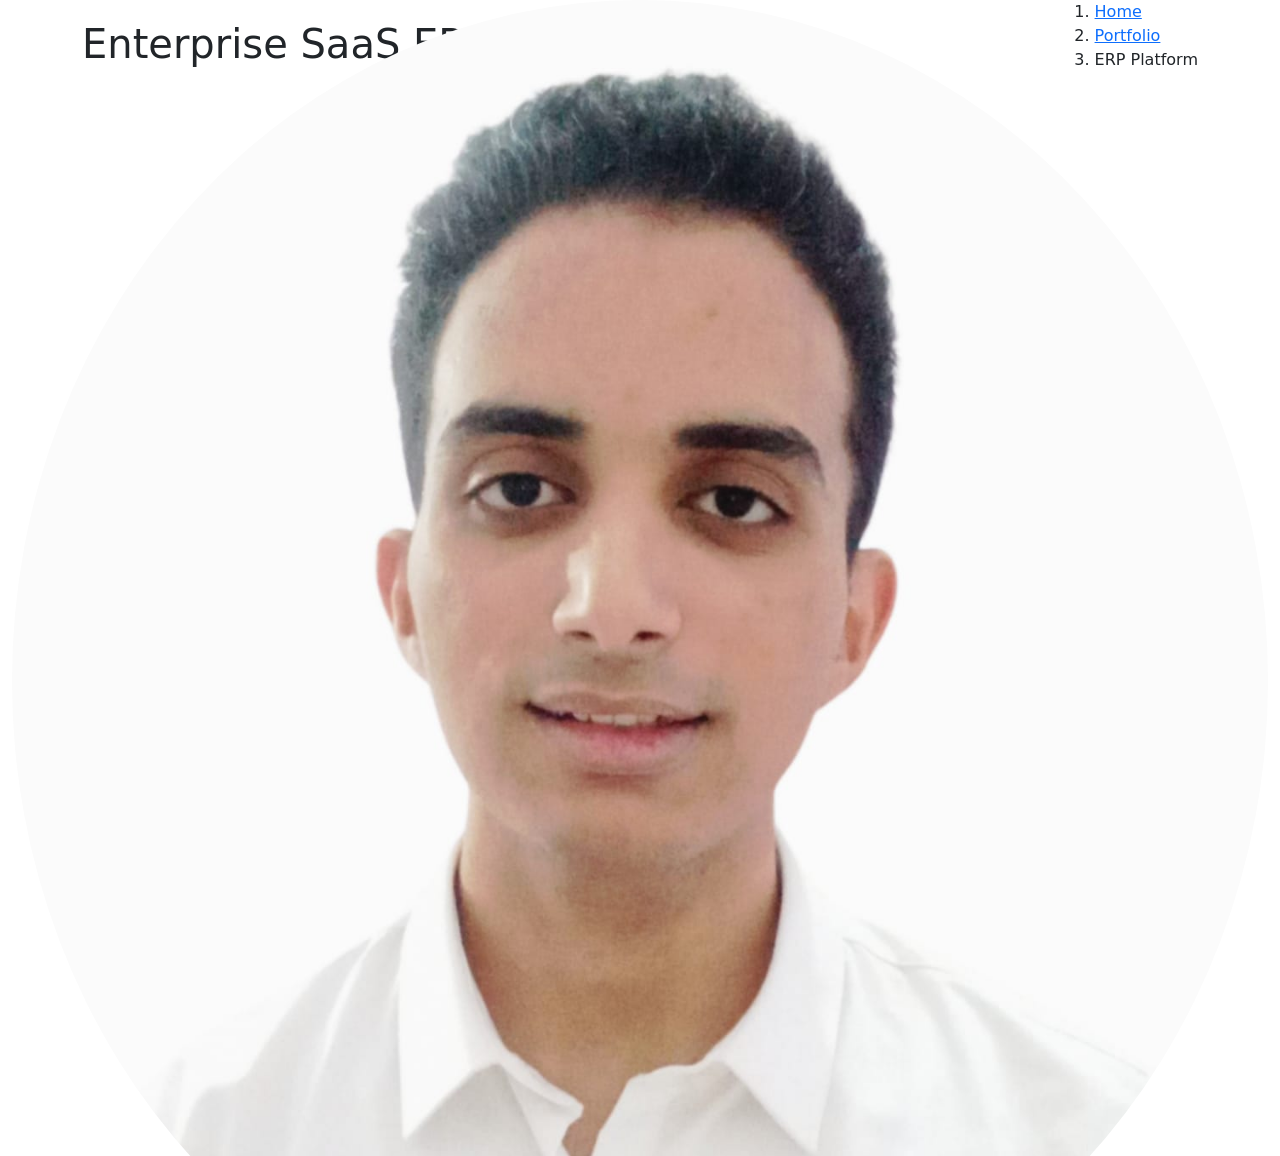
==== commit 37f6e7b9: "feat(ui): move project action buttons above the fold for immediate accessibility" ====
--- a/erp-platform-details.html
+++ b/erp-platform-details.html
@@ -171,6 +171,22 @@
                   A modern, multi-tenant enterprise resource planning (ERP) system architected with ABP Framework and .NET 9 backend paired with a cutting-edge Angular 20 frontend SPA.
                 </p>
 
+                <!-- Action Buttons (Immediately Visible Above the Fold) -->
+                <div class="cta-buttons mb-4" data-aos="fade-up" data-aos-delay="150" style="display: flex; flex-wrap: wrap; gap: 10px;">
+                  <a href="https://erpplatform-gamma.vercel.app" target="_blank" rel="noopener noreferrer" class="btn-view-project" style="padding: 10px 22px; font-size: 14px; font-weight: 600; display: inline-flex; align-items: center; gap: 6px;">
+                    <i class="bi bi-box-arrow-up-right"></i> View Live Demo
+                  </a>
+                  <a href="https://github.com/AhmedHamdiSaeed/ERPPlatform" target="_blank" rel="noopener noreferrer" class="btn-view-project" style="background: #24292e; padding: 10px 22px; font-size: 14px; font-weight: 600; display: inline-flex; align-items: center; gap: 6px;">
+                    <i class="bi bi-github"></i> GitHub Repo
+                  </a>
+                  <a href="https://erpplatform.runasp.net/swagger" target="_blank" rel="noopener noreferrer" class="btn-view-project" style="background: #0d6efd; padding: 10px 22px; font-size: 14px; font-weight: 600; display: inline-flex; align-items: center; gap: 6px;">
+                    <i class="bi bi-hdd-network"></i> Swagger API
+                  </a>
+                  <a href="smart-restaurant-pos-details.html" class="btn-next-project" style="padding: 10px 22px; font-size: 14px; font-weight: 600;">
+                    Next Project <i class="bi bi-arrow-right"></i>
+                  </a>
+                </div>
+
                 <div class="accordion project-accordion" id="portfolio-details-projectAccordion">
                   <div class="accordion-item" data-aos="fade-up">
                     <h2 class="accordion-header">
@@ -232,18 +248,6 @@
                   </div>
                 </div>
               </div>
-
-              <div class="cta-buttons" data-aos="fade-up" data-aos-delay="400">
-                <a href="https://erpplatform-gamma.vercel.app" target="_blank" rel="noopener noreferrer" class="btn-view-project">
-                  <i class="bi bi-box-arrow-up-right me-1"></i> View Live Demo
-                </a>
-                <a href="https://github.com/AhmedHamdiSaeed/ERPPlatform" target="_blank" rel="noopener noreferrer" class="btn-view-project" style="background: #24292e;">
-                  <i class="bi bi-github me-1"></i> GitHub Repo
-                </a>
-                <a href="smart-restaurant-pos-details.html" class="btn-next-project">
-                  Next Project <i class="bi bi-arrow-right"></i>
-                </a>
-              </div>
             </div>
           </div>
         </div>
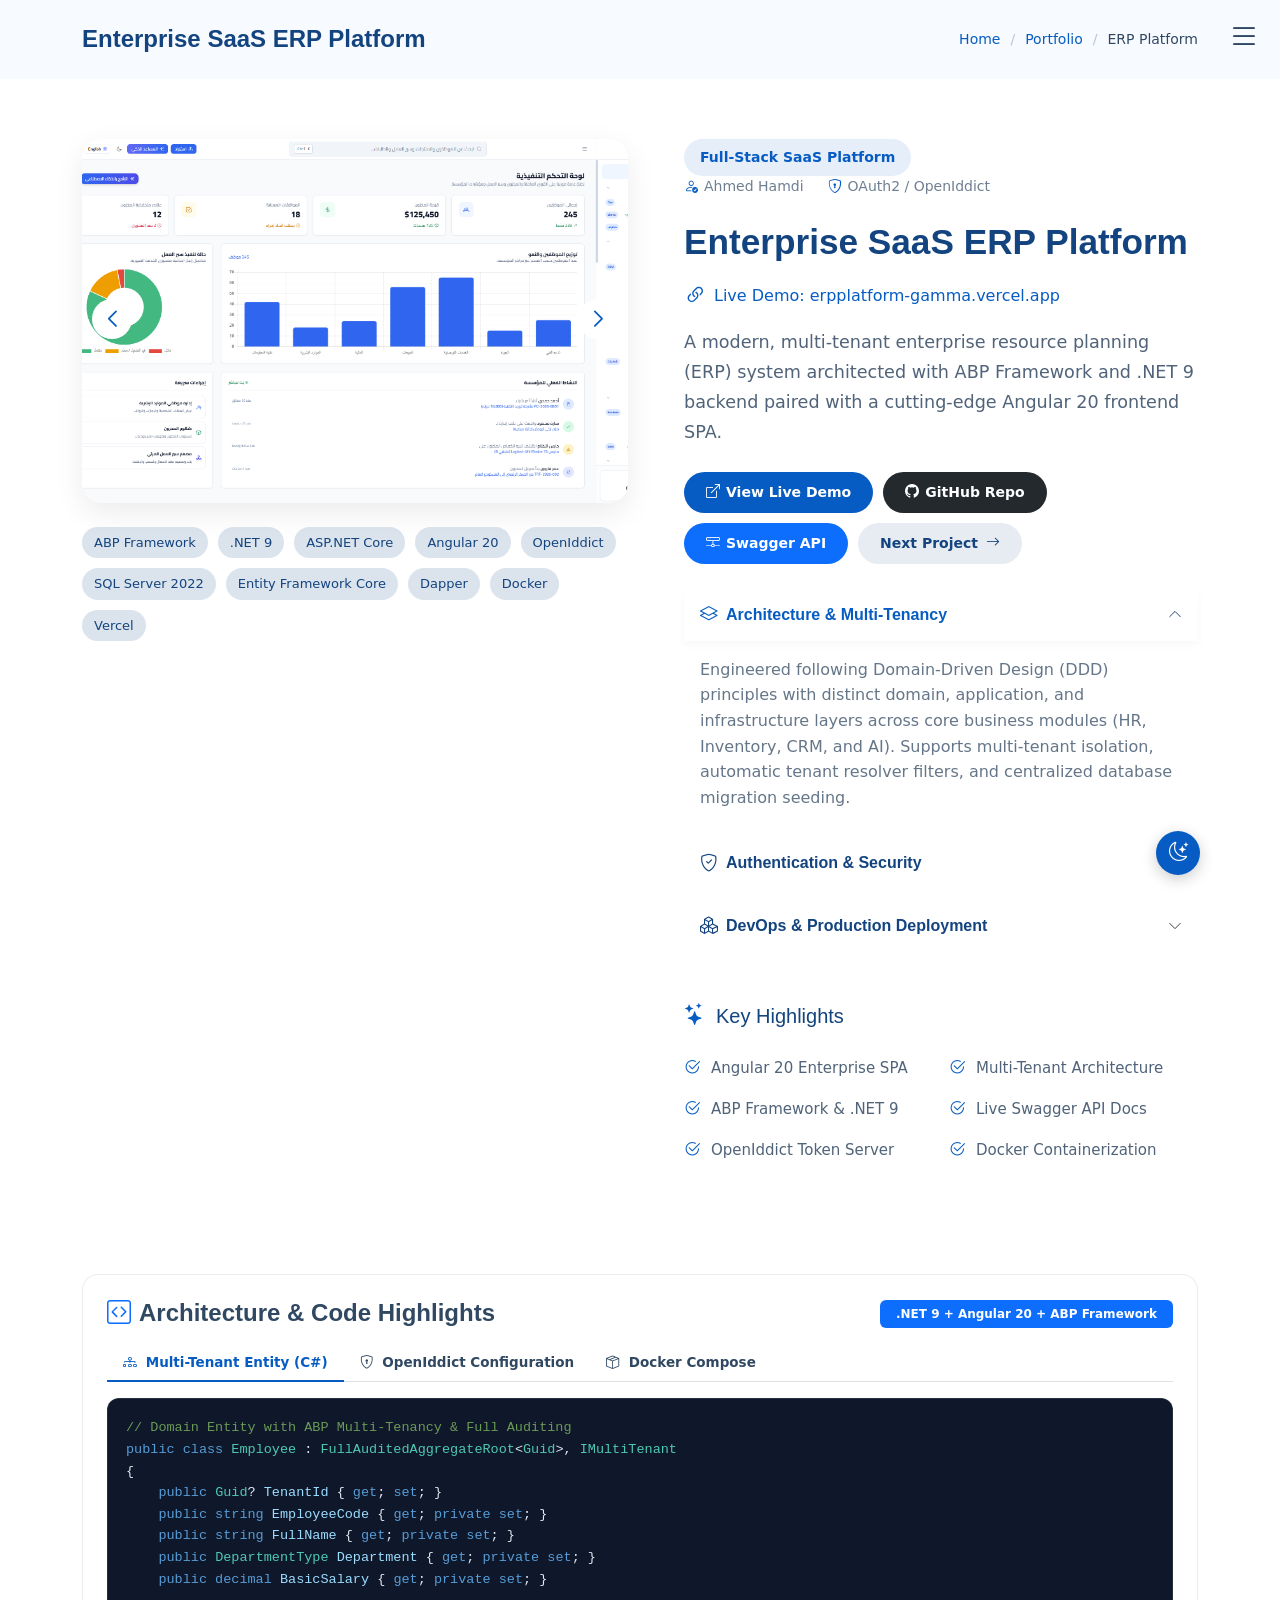
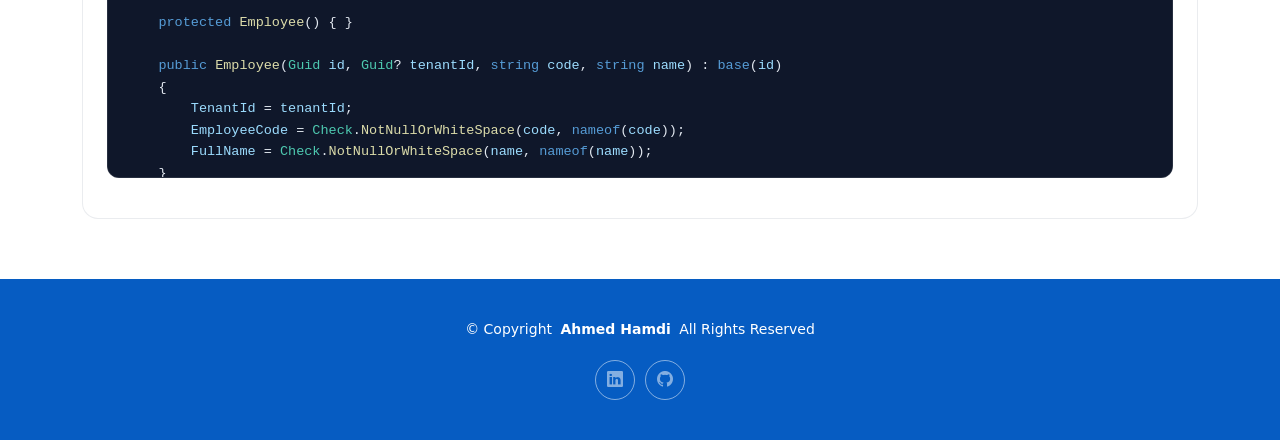
==== commit c2ce1054: "feat: add dark mode toggle, interactive code architecture tabs, live badge, and contact section" ====
--- a/erp-platform-details.html
+++ b/erp-platform-details.html
@@ -252,6 +252,100 @@
           </div>
         </div>
 
+        <!-- Architecture & Code Highlights Section -->
+        <div class="row mt-5" data-aos="fade-up" data-aos-delay="200">
+          <div class="col-12">
+            <div class="p-4 rounded-4" style="background: var(--surface-color); border: 1px solid color-mix(in srgb, var(--default-color), transparent 90%);">
+              <div class="d-flex align-items-center justify-content-between mb-3 flex-wrap gap-2">
+                <h3 class="h4 mb-0 fw-bold"><i class="bi bi-code-square me-2 text-primary"></i>Architecture &amp; Code Highlights</h3>
+                <span class="badge bg-primary px-3 py-2">.NET 9 + Angular 20 + ABP Framework</span>
+              </div>
+              
+              <ul class="nav nav-tabs code-nav-tabs mb-3" id="codeTab" role="tablist">
+                <li class="nav-item" role="presentation">
+                  <button class="nav-link active" id="ddd-tab" data-bs-toggle="tab" data-bs-target="#ddd-content" type="button" role="tab" aria-controls="ddd-content" aria-selected="true">
+                    <i class="bi bi-diagram-3 me-1"></i> Multi-Tenant Entity (C#)
+                  </button>
+                </li>
+                <li class="nav-item" role="presentation">
+                  <button class="nav-link" id="auth-tab" data-bs-toggle="tab" data-bs-target="#auth-content" type="button" role="tab" aria-controls="auth-content" aria-selected="false">
+                    <i class="bi bi-shield-lock me-1"></i> OpenIddict Configuration
+                  </button>
+                </li>
+                <li class="nav-item" role="presentation">
+                  <button class="nav-link" id="docker-tab" data-bs-toggle="tab" data-bs-target="#docker-content" type="button" role="tab" aria-controls="docker-content" aria-selected="false">
+                    <i class="bi bi-box-seam me-1"></i> Docker Compose
+                  </button>
+                </li>
+              </ul>
+              
+              <div class="tab-content" id="codeTabContent">
+                <div class="tab-pane fade show active" id="ddd-content" role="tabpanel" aria-labelledby="ddd-tab">
+                  <pre class="code-block"><code><span style="color: #6a9955;">// Domain Entity with ABP Multi-Tenancy & Full Auditing</span>
+<span style="color: #569cd6;">public class</span> <span style="color: #4ec9b0;">Employee</span> : <span style="color: #4ec9b0;">FullAuditedAggregateRoot</span>&lt;<span style="color: #4ec9b0;">Guid</span>&gt;, <span style="color: #4ec9b0;">IMultiTenant</span>
+{
+    <span style="color: #569cd6;">public</span> <span style="color: #4ec9b0;">Guid</span>? <span style="color: #9cdcfe;">TenantId</span> { <span style="color: #569cd6;">get</span>; <span style="color: #569cd6;">set</span>; }
+    <span style="color: #569cd6;">public string</span> <span style="color: #9cdcfe;">EmployeeCode</span> { <span style="color: #569cd6;">get</span>; <span style="color: #569cd6;">private set</span>; }
+    <span style="color: #569cd6;">public string</span> <span style="color: #9cdcfe;">FullName</span> { <span style="color: #569cd6;">get</span>; <span style="color: #569cd6;">private set</span>; }
+    <span style="color: #569cd6;">public</span> <span style="color: #4ec9b0;">DepartmentType</span> <span style="color: #9cdcfe;">Department</span> { <span style="color: #569cd6;">get</span>; <span style="color: #569cd6;">private set</span>; }
+    <span style="color: #569cd6;">public decimal</span> <span style="color: #9cdcfe;">BasicSalary</span> { <span style="color: #569cd6;">get</span>; <span style="color: #569cd6;">private set</span>; }
+
+    <span style="color: #569cd6;">protected</span> <span style="color: #dcdcaa;">Employee</span>() { }
+
+    <span style="color: #569cd6;">public</span> <span style="color: #dcdcaa;">Employee</span>(<span style="color: #4ec9b0;">Guid</span> <span style="color: #9cdcfe;">id</span>, <span style="color: #4ec9b0;">Guid</span>? <span style="color: #9cdcfe;">tenantId</span>, <span style="color: #569cd6;">string</span> <span style="color: #9cdcfe;">code</span>, <span style="color: #569cd6;">string</span> <span style="color: #9cdcfe;">name</span>) : <span style="color: #569cd6;">base</span>(<span style="color: #9cdcfe;">id</span>)
+    {
+        <span style="color: #9cdcfe;">TenantId</span> = <span style="color: #9cdcfe;">tenantId</span>;
+        <span style="color: #9cdcfe;">EmployeeCode</span> = <span style="color: #4ec9b0;">Check</span>.<span style="color: #dcdcaa;">NotNullOrWhiteSpace</span>(<span style="color: #9cdcfe;">code</span>, <span style="color: #569cd6;">nameof</span>(<span style="color: #9cdcfe;">code</span>));
+        <span style="color: #9cdcfe;">FullName</span> = <span style="color: #4ec9b0;">Check</span>.<span style="color: #dcdcaa;">NotNullOrWhiteSpace</span>(<span style="color: #9cdcfe;">name</span>, <span style="color: #569cd6;">nameof</span>(<span style="color: #9cdcfe;">name</span>));
+    }
+}</code></pre>
+                </div>
+                <div class="tab-pane fade" id="auth-content" role="tabpanel" aria-labelledby="auth-tab">
+                  <pre class="code-block"><code><span style="color: #6a9955;">// OpenIddict OAuth2 / OpenID Connect Setup in .NET 9</span>
+<span style="color: #9cdcfe;">builder</span>.<span style="color: #9cdcfe;">Services</span>.<span style="color: #dcdcaa;">AddOpenIddict</span>()
+    .<span style="color: #dcdcaa;">AddCore</span>(<span style="color: #9cdcfe;">options</span> =&gt; {
+        <span style="color: #9cdcfe;">options</span>.<span style="color: #dcdcaa;">UseEntityFrameworkCore</span>()
+               .<span style="color: #dcdcaa;">UseDbContext</span>&lt;<span style="color: #4ec9b0;">ERPPlatformDbContext</span>&gt;();
+    })
+    .<span style="color: #dcdcaa;">AddServer</span>(<span style="color: #9cdcfe;">options</span> =&gt; {
+        <span style="color: #9cdcfe;">options</span>.<span style="color: #dcdcaa;">SetTokenEndpointUris</span>(<span style="color: #ce9178;">"/connect/token"</span>)
+               .<span style="color: #dcdcaa;">AllowPasswordFlow</span>()
+               .<span style="color: #dcdcaa;">AllowRefreshTokenFlow</span>()
+               .<span style="color: #dcdcaa;">AddDevelopmentEncryptionCertificate</span>()
+               .<span style="color: #dcdcaa;">AddDevelopmentSigningCertificate</span>()
+               .<span style="color: #dcdcaa;">UseAspNetCore</span>()
+               .<span style="color: #dcdcaa;">EnableTokenEndpointEndpointPassthrough</span>();
+    })
+    .<span style="color: #dcdcaa;">AddValidation</span>(<span style="color: #9cdcfe;">options</span> =&gt; {
+        <span style="color: #9cdcfe;">options</span>.<span style="color: #dcdcaa;">UseLocalServer</span>();
+        <span style="color: #9cdcfe;">options</span>.<span style="color: #dcdcaa;">UseAspNetCore</span>();
+    });</code></pre>
+                </div>
+                <div class="tab-pane fade" id="docker-content" role="tabpanel" aria-labelledby="docker-tab">
+                  <pre class="code-block"><code><span style="color: #6a9955;"># Production Docker Compose Multi-Service Architecture</span>
+<span style="color: #9cdcfe;">services:</span>
+  <span style="color: #4ec9b0;">sqlserver:</span>
+    <span style="color: #9cdcfe;">image:</span> <span style="color: #ce9178;">mcr.microsoft.com/mssql/server:2022-latest</span>
+    <span style="color: #9cdcfe;">environment:</span>
+      - <span style="color: #9cdcfe;">ACCEPT_EULA=Y</span>
+      - <span style="color: #9cdcfe;">SA_PASSWORD=SuperStrong_Pass123!</span>
+    <span style="color: #9cdcfe;">ports:</span>
+      - <span style="color: #ce9178;">"1433:1433"</span>
+  
+  <span style="color: #4ec9b0;">backend-api:</span>
+    <span style="color: #9cdcfe;">build:</span> <span style="color: #ce9178;">./src/ERPPlatform.HttpApi.Host</span>
+    <span style="color: #9cdcfe;">environment:</span>
+      - <span style="color: #9cdcfe;">ASPNETCORE_ENVIRONMENT=Production</span>
+    <span style="color: #9cdcfe;">ports:</span>
+      - <span style="color: #ce9178;">"44322:80"</span>
+    <span style="color: #9cdcfe;">depends_on:</span>
+      - <span style="color: #9cdcfe;">sqlserver</span></code></pre>
+                </div>
+              </div>
+            </div>
+          </div>
+        </div>
+
       </div>
 
     </section><!-- /Portfolio Details Section -->
@@ -270,6 +364,11 @@
     </div>
   </footer>
 
+  <!-- Floating Dark / Light Theme Toggle Button -->
+  <button id="theme-toggle" class="theme-toggle-btn" title="Toggle Dark/Light Mode" aria-label="Toggle Theme">
+    <i class="bi bi-moon-stars"></i>
+  </button>
+
   <!-- Scroll Top -->
   <a href="#" id="scroll-top" class="scroll-top d-flex align-items-center justify-content-center"><i class="bi bi-arrow-up-short"></i></a>
 
--- a/assets/css/main.css
+++ b/assets/css/main.css
@@ -3167,8 +3167,243 @@
 }
 
 /*--------------------------------------------------------------
-# Starter Section Section
+# Dark Theme Mode & Theme Toggle
 --------------------------------------------------------------*/
-.starter-section {
-  /* Add your styles here */
+body.dark-mode {
+  --background-color: #0b1320;
+  --default-color: #cbd5e1;
+  --heading-color: #f8fafc;
+  --accent-color: #38bdf8;
+  --surface-color: #131f33;
+  --contrast-color: #ffffff;
+  --nav-color: #94a3b8;
+  --nav-hover-color: #38bdf8;
+  --nav-mobile-background-color: #0b1320;
+}
+
+body.dark-mode .light-background {
+  --background-color: #0f172a;
+  --surface-color: #1e293b;
+}
+
+body.dark-mode .header {
+  background: rgba(11, 19, 32, 0.95);
+  border-right: 1px solid rgba(255, 255, 255, 0.08);
+}
+
+body.dark-mode .portfolio .portfolio-entry,
+body.dark-mode .resume .experience-card,
+body.dark-mode .skill-item,
+body.dark-mode .stats-card,
+body.dark-mode .contact-card {
+  background: #131f33;
+  border-color: rgba(255, 255, 255, 0.08);
+}
+
+body.dark-mode .accordion-item {
+  background-color: #131f33;
+  border-color: rgba(255, 255, 255, 0.08);
+}
+
+body.dark-mode .accordion-button {
+  background-color: #131f33;
+  color: #f8fafc;
+}
+
+body.dark-mode .accordion-button:not(.collapsed) {
+  background-color: rgba(56, 189, 248, 0.1);
+  color: #38bdf8;
+}
+
+body.dark-mode .accordion-body {
+  background-color: #131f33;
+  color: #cbd5e1;
+}
+
+body.dark-mode pre.code-block {
+  background-color: #070d18;
+  border-color: rgba(255, 255, 255, 0.1);
+}
+
+/* Floating Theme Toggle Switch */
+.theme-toggle-btn {
+  position: fixed;
+  bottom: 25px;
+  right: 80px;
+  z-index: 9999;
+  width: 44px;
+  height: 44px;
+  border-radius: 50%;
+  border: none;
+  background: var(--accent-color);
+  color: var(--contrast-color);
+  box-shadow: 0 4px 15px rgba(0, 0, 0, 0.2);
+  display: flex;
+  align-items: center;
+  justify-content: center;
+  font-size: 1.2rem;
+  cursor: pointer;
+  transition: all 0.3s ease;
+}
+
+.theme-toggle-btn:hover {
+  transform: scale(1.1) rotate(15deg);
+  background: color-mix(in srgb, var(--accent-color), black 15%);
+}
+
+/*--------------------------------------------------------------
+# Live Production Pulse Badge
+--------------------------------------------------------------*/
+.live-pulse-badge {
+  display: inline-flex;
+  align-items: center;
+  gap: 7px;
+  background: rgba(16, 185, 129, 0.12);
+  color: #10b981;
+  border: 1px solid rgba(16, 185, 129, 0.3);
+  padding: 4px 12px;
+  border-radius: 20px;
+  font-size: 11px;
+  font-weight: 700;
+  text-transform: uppercase;
+  letter-spacing: 0.5px;
+  margin-bottom: 8px;
+}
+
+.live-pulse-badge .pulse-dot {
+  width: 8px;
+  height: 8px;
+  background-color: #10b981;
+  border-radius: 50%;
+  box-shadow: 0 0 0 0 rgba(16, 185, 129, 0.7);
+  animation: pulse-green 1.8s infinite;
+}
+
+@keyframes pulse-green {
+  0% { transform: scale(0.95); box-shadow: 0 0 0 0 rgba(16, 185, 129, 0.7); }
+  70% { transform: scale(1); box-shadow: 0 0 0 8px rgba(16, 185, 129, 0); }
+  100% { transform: scale(0.95); box-shadow: 0 0 0 0 rgba(16, 185, 129, 0); }
+}
+
+/*--------------------------------------------------------------
+# Stats Section Cards
+--------------------------------------------------------------*/
+.stats-card {
+  background: var(--surface-color);
+  border: 1px solid color-mix(in srgb, var(--default-color), transparent 90%);
+  border-radius: 16px;
+  padding: 24px 16px;
+  transition: all 0.3s ease;
+  box-shadow: 0 4px 20px rgba(0, 0, 0, 0.04);
+}
+
+.stats-card:hover {
+  transform: translateY(-5px);
+  box-shadow: 0 8px 30px rgba(0, 0, 0, 0.08);
+  border-color: var(--accent-color);
+}
+
+.stats-card .stats-icon {
+  font-size: 2.2rem;
+  color: var(--accent-color);
+  margin-bottom: 8px;
+}
+
+.stats-card .stats-number {
+  font-size: 2.4rem;
+  font-weight: 800;
+  color: var(--heading-color);
+  line-height: 1.1;
+  font-family: var(--heading-font);
+}
+
+.stats-card .stats-label {
+  font-size: 0.95rem;
+  font-weight: 500;
+  color: color-mix(in srgb, var(--default-color), transparent 20%);
+  margin-top: 4px;
+}
+
+/*--------------------------------------------------------------
+# Contact Cards & Form
+--------------------------------------------------------------*/
+.contact .info-card {
+  background: var(--surface-color);
+  border: 1px solid color-mix(in srgb, var(--default-color), transparent 90%);
+  border-radius: 14px;
+  padding: 24px;
+  display: flex;
+  align-items: center;
+  gap: 18px;
+  transition: all 0.3s ease;
+  height: 100%;
+}
+
+.contact .info-card:hover {
+  transform: translateY(-4px);
+  border-color: var(--accent-color);
+  box-shadow: 0 8px 25px rgba(0, 0, 0, 0.06);
+}
+
+.contact .info-card .icon-box {
+  width: 52px;
+  height: 52px;
+  border-radius: 12px;
+  background: rgba(6, 92, 194, 0.1);
+  color: var(--accent-color);
+  display: flex;
+  align-items: center;
+  justify-content: center;
+  font-size: 1.5rem;
+  flex-shrink: 0;
+}
+
+.contact .info-card h4 {
+  font-size: 1rem;
+  font-weight: 600;
+  margin: 0 0 4px;
+  color: var(--heading-color);
+}
+
+.contact .info-card p,
+.contact .info-card a {
+  margin: 0;
+  font-size: 0.9rem;
+  color: color-mix(in srgb, var(--default-color), transparent 25%);
+}
+
+.contact .info-card a:hover {
+  color: var(--accent-color);
+}
+
+/*--------------------------------------------------------------
+# Code Highlight Snippets
+--------------------------------------------------------------*/
+pre.code-block {
+  background: #0f172a;
+  color: #e2e8f0;
+  padding: 18px;
+  border-radius: 12px;
+  border: 1px solid rgba(255, 255, 255, 0.1);
+  font-family: 'Consolas', 'Monaco', 'Courier New', monospace;
+  font-size: 13.5px;
+  line-height: 1.6;
+  overflow-x: auto;
+  max-height: 380px;
+}
+
+.code-nav-tabs .nav-link {
+  color: var(--default-color);
+  font-weight: 600;
+  font-size: 13.5px;
+  border: none;
+  border-bottom: 2px solid transparent;
+  padding: 8px 16px;
+  border-radius: 0;
+}
+
+.code-nav-tabs .nav-link.active {
+  color: var(--accent-color);
+  background: transparent;
+  border-bottom-color: var(--accent-color);
 }
